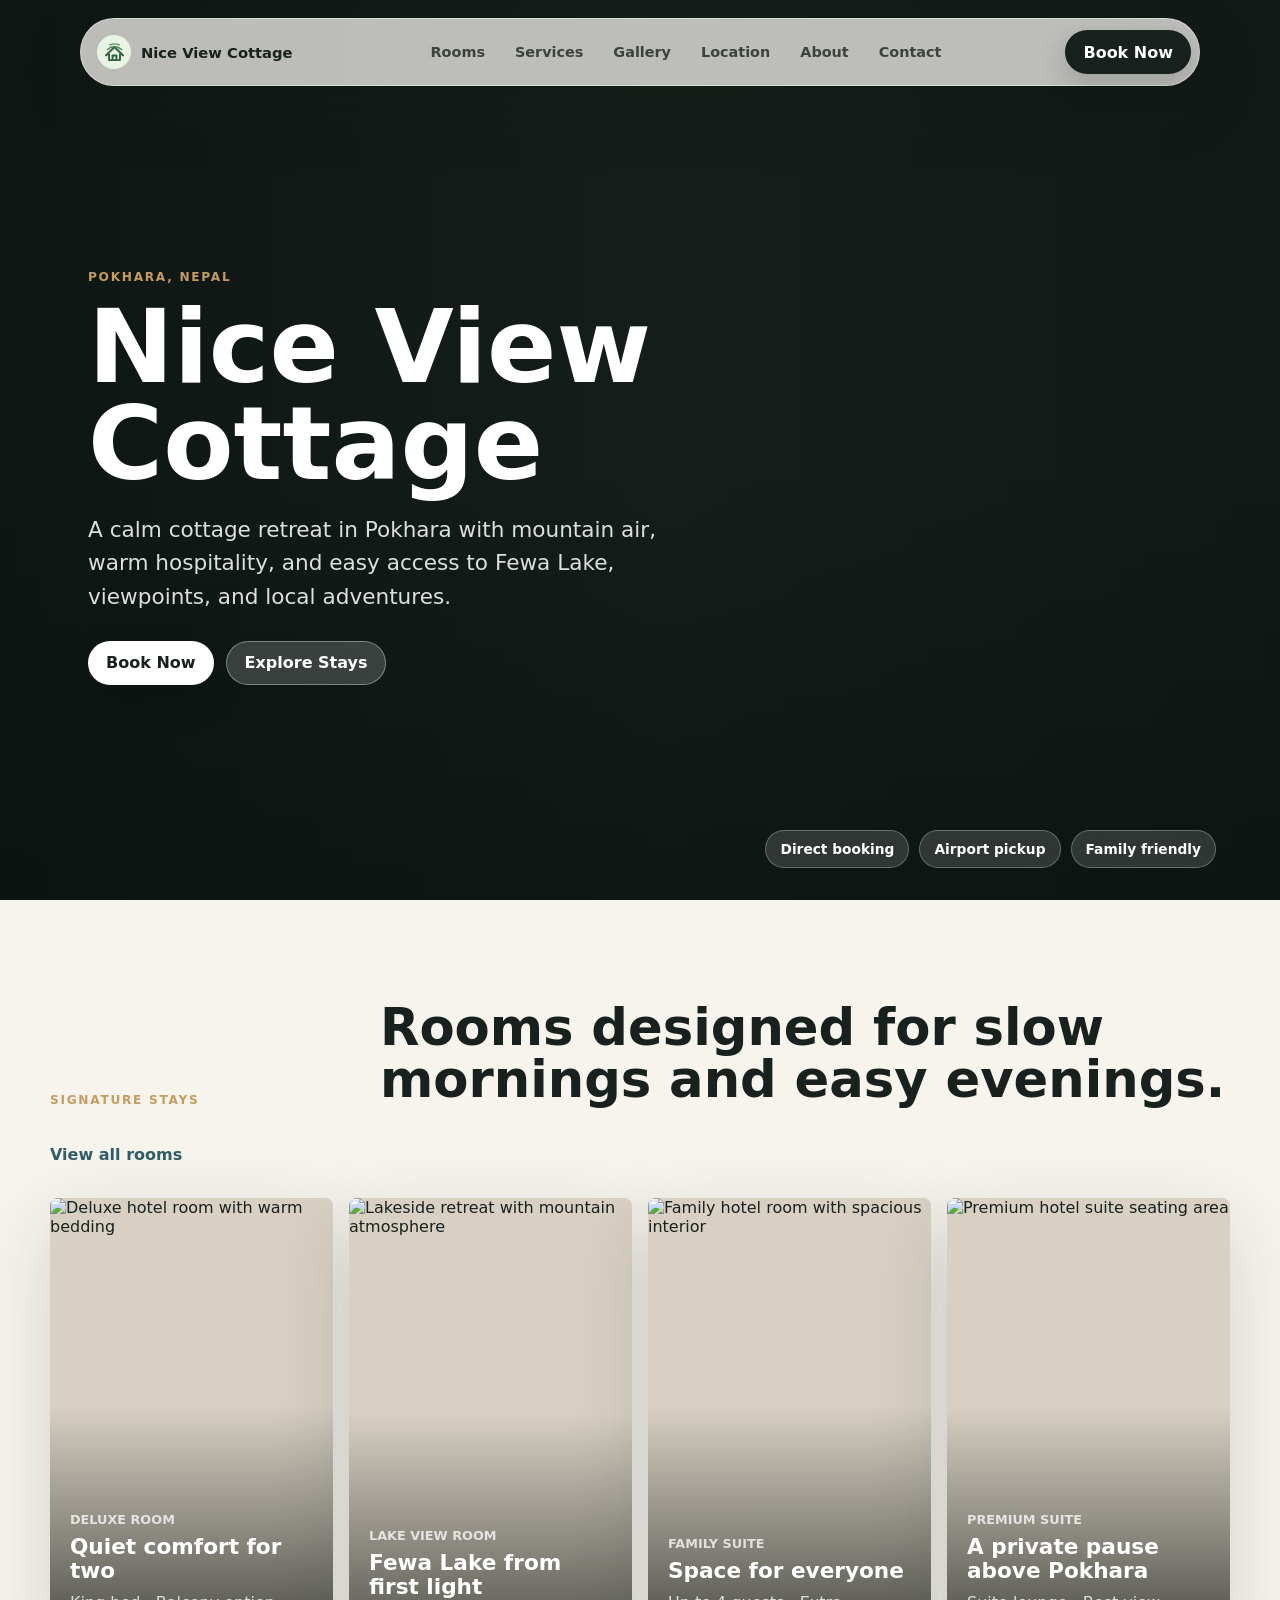
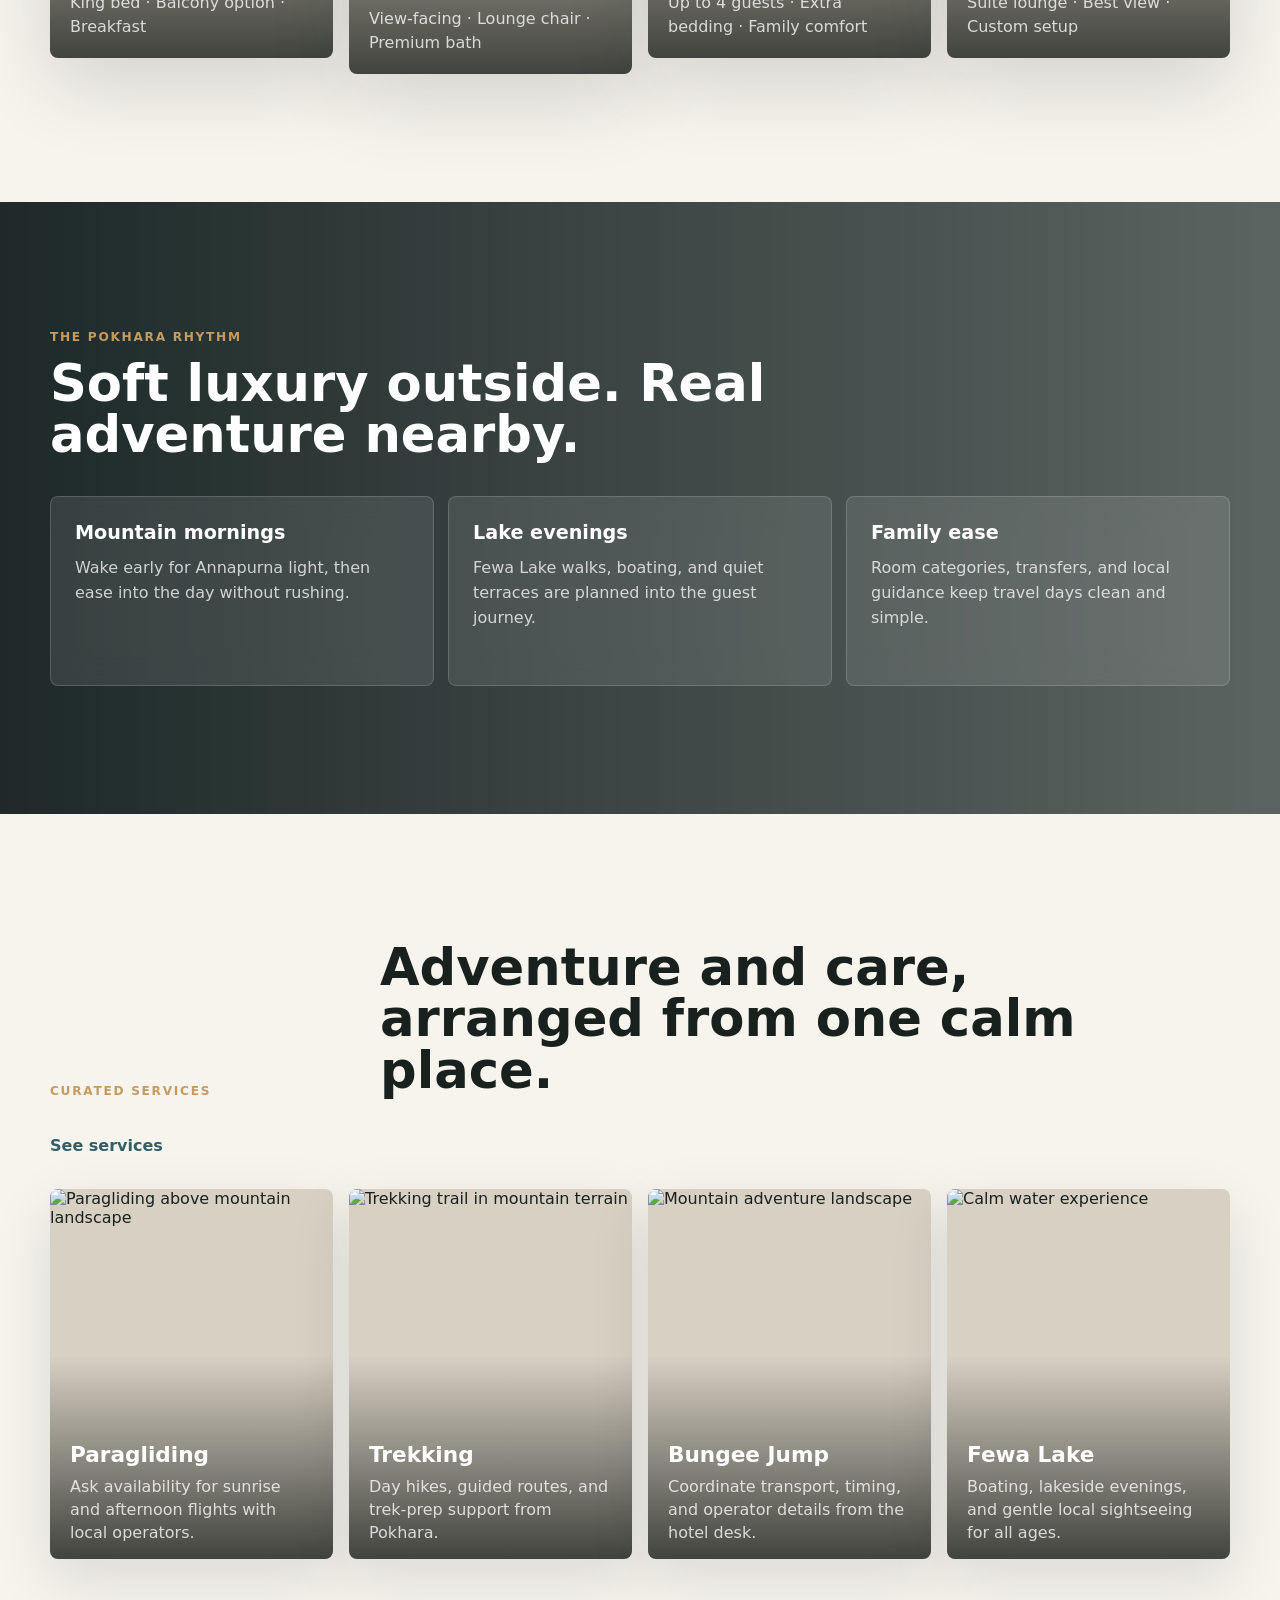
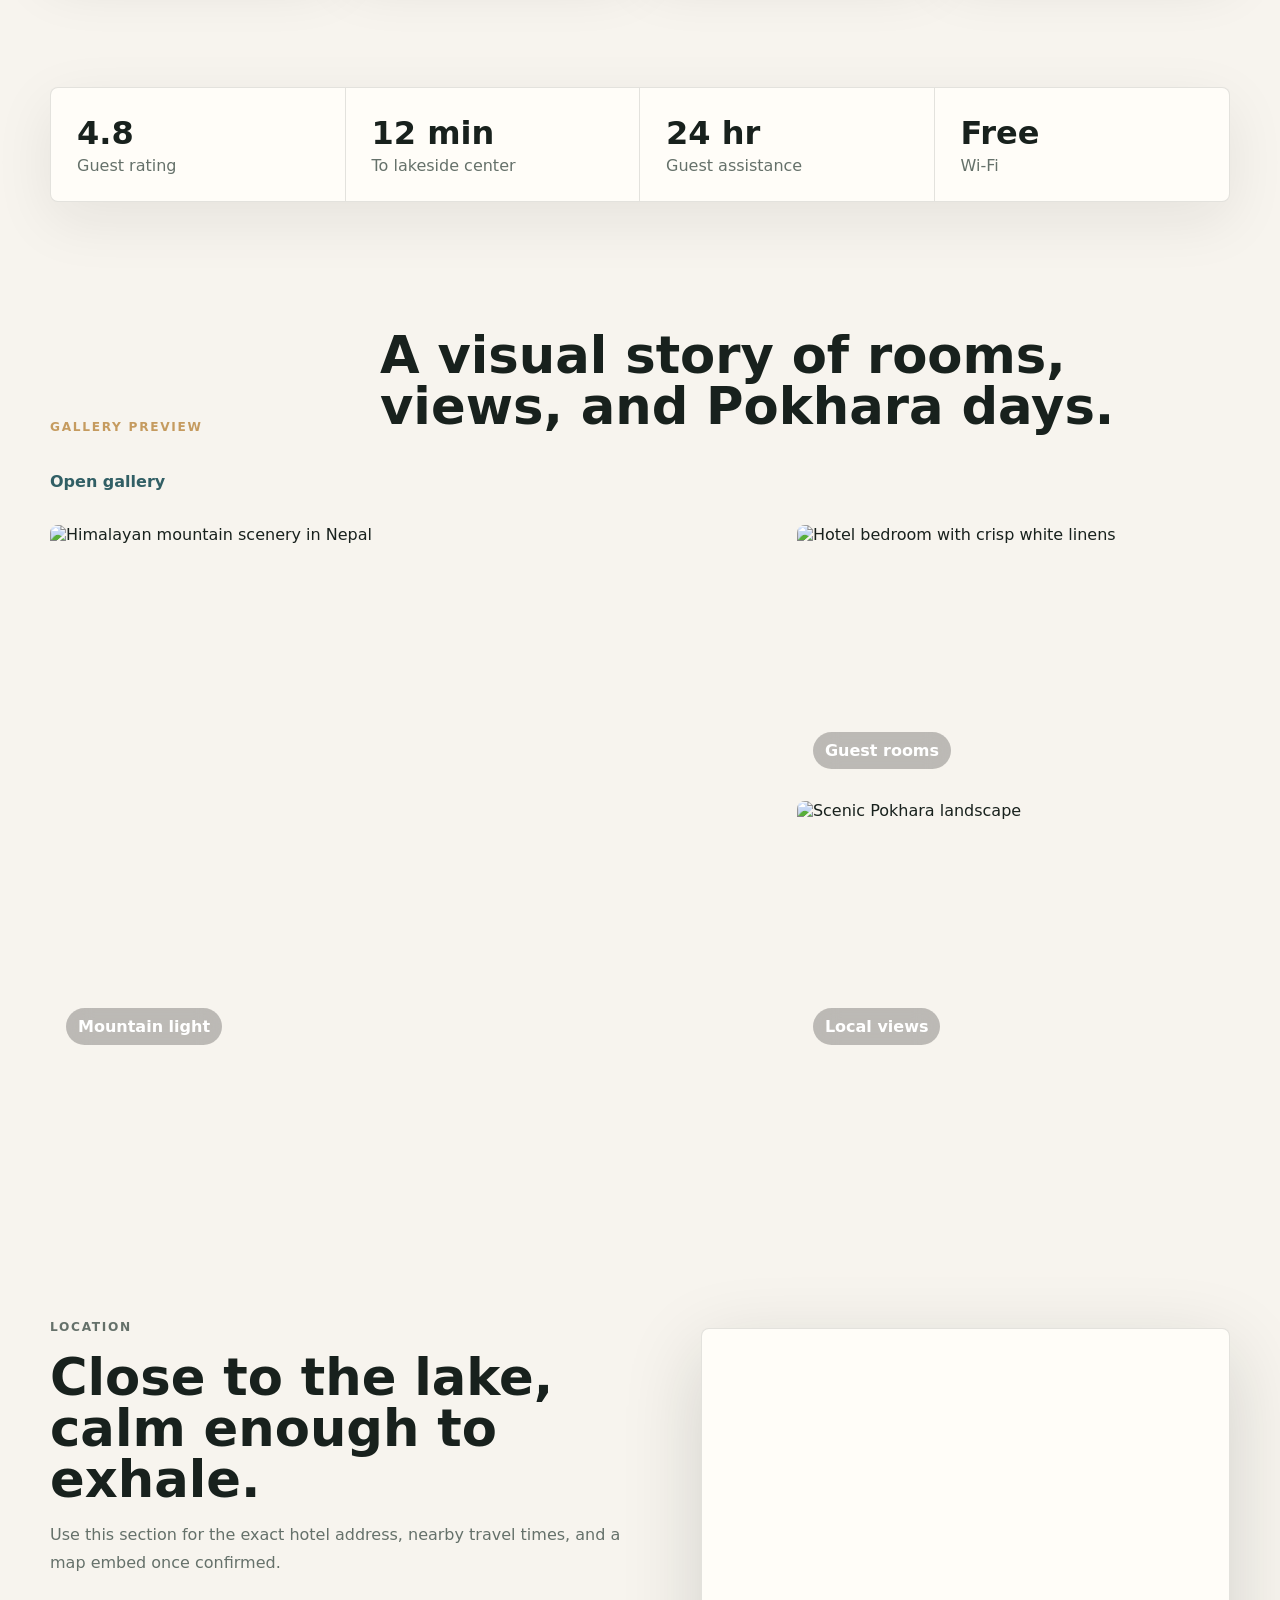
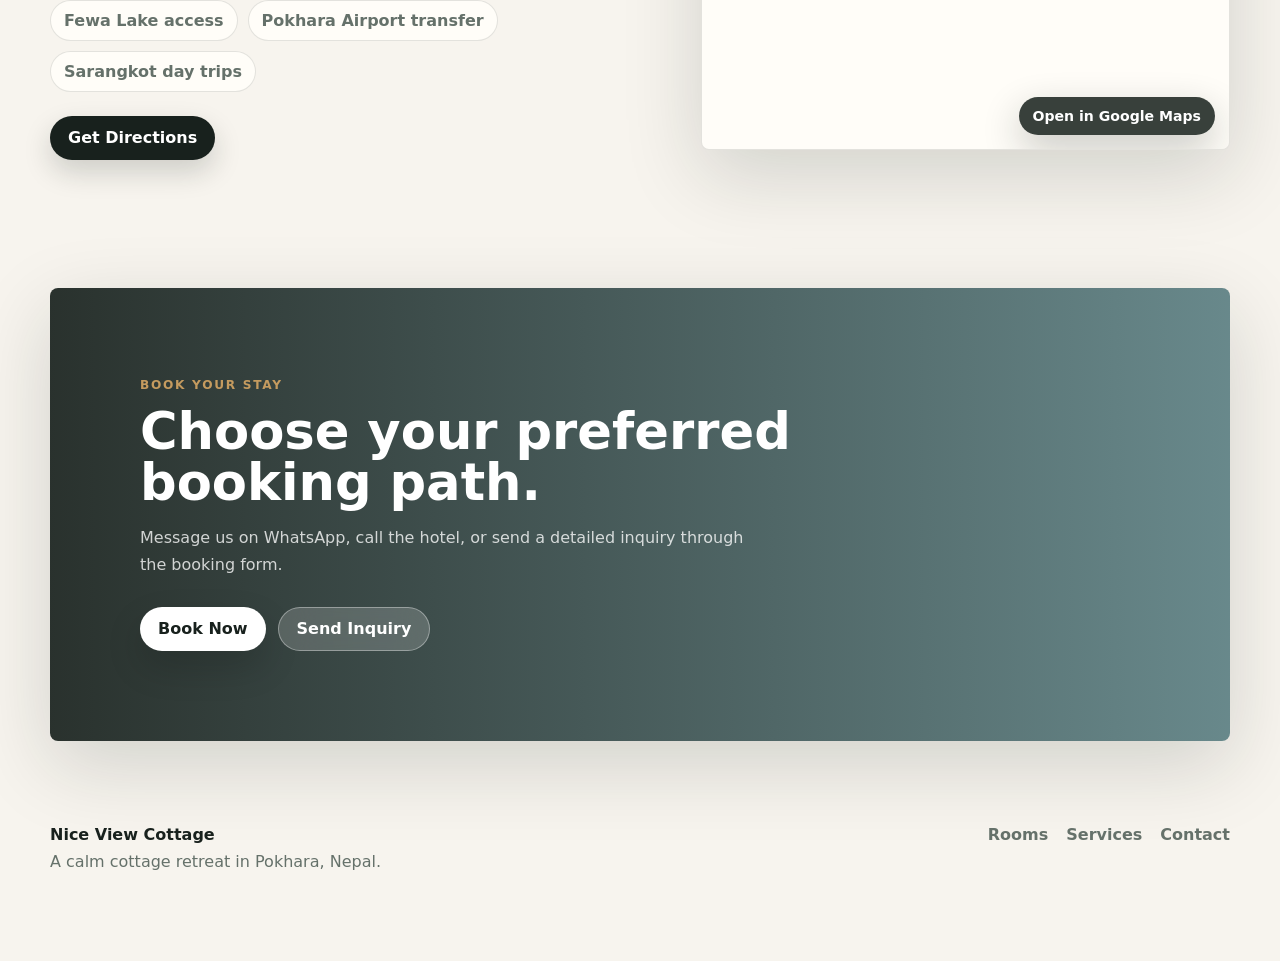
==== index.html @ 33eb79b8 "Build Nice View Cottage website" ====
<!doctype html>
<html lang="en">
  <head>
    <meta charset="utf-8">
    <meta name="viewport" content="width=device-width, initial-scale=1">
    <title>Nice View Cottage | Luxury Hotel in Pokhara</title>
    <meta name="description" content="A premium Pokhara hotel concept with cinematic rooms, mountain views, curated adventures, and easy booking links.">
    <link rel="icon" href="assets/nice-view-cottage-icon.svg?v=2" type="image/svg+xml">
    <link rel="stylesheet" href="styles.css">
  </head>
  <body>
    <header class="site-header" data-header>
      <a class="brand" href="index.html" aria-label="Nice View Cottage home">
        <span class="brand-mark" data-brand-initial>N</span>
        <span data-brand-name>Nice View Cottage</span>
      </a>
      <button class="menu-toggle" type="button" aria-label="Open navigation" aria-expanded="false" data-menu-toggle>
        <span></span><span></span>
      </button>
      <nav class="nav-links" data-nav>
        <a href="rooms.html">Rooms</a>
        <a href="services.html">Services</a>
        <a href="gallery.html">Gallery</a>
        <a href="location.html">Location</a>
        <a href="about.html">About</a>
        <a href="contact.html">Contact</a>
      </nav>
      <div class="booking-menu" data-booking>
        <button class="button button-dark" type="button" aria-expanded="false" data-booking-toggle>Book Now</button>
        <div class="booking-panel" data-booking-panel></div>
      </div>
    </header>

    <main>
      <section class="hero hero-home">
        <div class="hero-media" role="img" aria-label="Premium lakeside hotel mood with mountain scenery"></div>
        <div class="hero-overlay"></div>
        <div class="hero-content">
          <p class="eyebrow">Pokhara, Nepal</p>
          <h1 data-hero-title>Nice View Cottage</h1>
          <p class="hero-copy" data-hero-copy>A calm cottage retreat in Pokhara with mountain air, warm hospitality, and easy access to Fewa Lake, viewpoints, and local adventures.</p>
          <div class="hero-actions">
            <button class="button button-light" type="button" data-booking-trigger>Book Now</button>
            <a class="button button-glass" href="rooms.html">Explore Stays</a>
          </div>
        </div>
        <div class="hero-status" aria-label="Hotel highlights">
          <span>Direct booking</span>
          <span>Airport pickup</span>
          <span>Family friendly</span>
        </div>
      </section>

      <section class="section section-tight">
        <div class="section-heading">
          <p class="eyebrow">Signature Stays</p>
          <h2>Rooms designed for slow mornings and easy evenings.</h2>
          <a href="rooms.html">View all rooms</a>
        </div>
        <div class="card-grid room-grid">
          <a class="image-card" href="rooms.html" aria-label="View Deluxe Room details">
            <img data-image="deluxeRoom" alt="Deluxe hotel room with warm bedding">
            <div>
              <p>Deluxe Room</p>
              <h3>Quiet comfort for two</h3>
              <span>King bed · Balcony option · Breakfast</span>
            </div>
          </a>
          <a class="image-card tall" href="rooms.html" aria-label="View Lake View Room details">
            <img data-image="lakeViewRoom" alt="Lakeside retreat with mountain atmosphere">
            <div>
              <p>Lake View Room</p>
              <h3>Fewa Lake from first light</h3>
              <span>View-facing · Lounge chair · Premium bath</span>
            </div>
          </a>
          <a class="image-card" href="rooms.html" aria-label="View Family Suite details">
            <img data-image="familySuite" alt="Family hotel room with spacious interior">
            <div>
              <p>Family Suite</p>
              <h3>Space for everyone</h3>
              <span>Up to 4 guests · Extra bedding · Family comfort</span>
            </div>
          </a>
          <a class="image-card" href="rooms.html" aria-label="View Premium Suite details">
            <img data-image="premiumSuite" alt="Premium hotel suite seating area">
            <div>
              <p>Premium Suite</p>
              <h3>A private pause above Pokhara</h3>
              <span>Suite lounge · Best view · Custom setup</span>
            </div>
          </a>
        </div>
      </section>

      <section class="section experience-band">
        <div class="section-heading light">
          <p class="eyebrow">The Pokhara Rhythm</p>
          <h2>Soft luxury outside. Real adventure nearby.</h2>
        </div>
        <div class="feature-row">
          <div>
            <strong>Mountain mornings</strong>
            <span>Wake early for Annapurna light, then ease into the day without rushing.</span>
          </div>
          <div>
            <strong>Lake evenings</strong>
            <span>Fewa Lake walks, boating, and quiet terraces are planned into the guest journey.</span>
          </div>
          <div>
            <strong>Family ease</strong>
            <span>Room categories, transfers, and local guidance keep travel days clean and simple.</span>
          </div>
        </div>
      </section>

      <section class="section">
        <div class="section-heading">
          <p class="eyebrow">Curated Services</p>
          <h2>Adventure and care, arranged from one calm place.</h2>
          <a href="services.html">See services</a>
        </div>
        <div class="service-preview">
          <article>
            <img data-image="paragliding" alt="Paragliding above mountain landscape">
            <h3>Paragliding</h3>
            <p>Ask availability for sunrise and afternoon flights with local operators.</p>
          </article>
          <article>
            <img data-image="trekking" alt="Trekking trail in mountain terrain">
            <h3>Trekking</h3>
            <p>Day hikes, guided routes, and trek-prep support from Pokhara.</p>
          </article>
          <article>
            <img data-image="bungee" alt="Mountain adventure landscape">
            <h3>Bungee Jump</h3>
            <p>Coordinate transport, timing, and operator details from the hotel desk.</p>
          </article>
          <article>
            <img data-image="lakeBoating" alt="Calm water experience">
            <h3>Fewa Lake</h3>
            <p>Boating, lakeside evenings, and gentle local sightseeing for all ages.</p>
          </article>
        </div>
      </section>

      <section class="trust-strip" aria-label="Hotel trust highlights">
        <div><strong>4.8</strong><span>Guest rating</span></div>
        <div><strong>12 min</strong><span>To lakeside center</span></div>
        <div><strong>24 hr</strong><span>Guest assistance</span></div>
        <div><strong>Free</strong><span>Wi-Fi</span></div>
      </section>

      <section class="section">
        <div class="section-heading">
          <p class="eyebrow">Gallery Preview</p>
          <h2>A visual story of rooms, views, and Pokhara days.</h2>
          <a href="gallery.html">Open gallery</a>
        </div>
        <div class="editorial-grid">
          <figure>
            <img data-image="mountainLight" alt="Himalayan mountain scenery in Nepal">
            <figcaption>Mountain light</figcaption>
          </figure>
          <figure>
            <img data-image="guestRooms" alt="Hotel bedroom with crisp white linens">
            <figcaption>Guest rooms</figcaption>
          </figure>
          <figure>
            <img data-image="localViews" alt="Scenic Pokhara landscape">
            <figcaption>Local views</figcaption>
          </figure>
        </div>
      </section>

      <section class="section split-section">
        <div>
          <p class="eyebrow">Location</p>
          <h2>Close to the lake, calm enough to exhale.</h2>
          <p>Use this section for the exact hotel address, nearby travel times, and a map embed once confirmed.</p>
          <div class="quick-list">
            <span>Fewa Lake access</span>
            <span>Pokhara Airport transfer</span>
            <span>Sarangkot day trips</span>
          </div>
          <a class="button button-dark" href="location.html">Get Directions</a>
        </div>
        <div class="map-embed" aria-label="Google map for Nice View Cottage in Pokhara">
          <iframe
            title="Nice View Cottage location map"
            data-map-frame
            src="about:blank"
            allowfullscreen
            loading="lazy"
            referrerpolicy="no-referrer-when-downgrade">
          </iframe>
          <a class="map-open" data-map-open href="https://maps.app.goo.gl/pGLLYLoJ39pbTcuMA" target="_blank" rel="noreferrer">Open in Google Maps</a>
        </div>
      </section>

      <section class="final-cta">
        <p class="eyebrow">Book Your Stay</p>
        <h2>Choose your preferred booking path.</h2>
        <p>Message us on WhatsApp, call the hotel, or send a detailed inquiry through the booking form.</p>
        <div class="hero-actions">
          <button class="button button-light" type="button" data-booking-trigger>Book Now</button>
          <a class="button button-glass" href="contact.html#inquiry">Send Inquiry</a>
        </div>
      </section>
    </main>

    <div class="mobile-actions" aria-label="Quick booking actions">
      <button type="button" data-booking-trigger>Book</button>
      <a data-phone-link href="#">Call</a>
      <a data-whatsapp-link href="#" target="_blank" rel="noreferrer">WhatsApp</a>
    </div>

    <footer class="site-footer">
      <div>
        <strong data-footer-brand>Nice View Cottage</strong>
        <p data-footer-text>A calm cottage retreat in Pokhara, Nepal.</p>
      </div>
      <div>
        <a href="rooms.html">Rooms</a>
        <a href="services.html">Services</a>
        <a href="contact.html">Contact</a>
      </div>
    </footer>
    <script src="constants.js"></script>
    <script src="script.js"></script>
  </body>
</html>
---- styles.css ----
:root {
  --ink: #18211d;
  --muted: #65716a;
  --line: rgba(24, 33, 29, 0.12);
  --paper: #f7f4ee;
  --cream: #fffdf8;
  --sage: #6b7f67;
  --lake: #315f65;
  --gold: #c59b5f;
  --shadow: 0 24px 80px rgba(20, 28, 24, 0.16);
  --radius: 8px;
}

* { box-sizing: border-box; }

html {
  scroll-behavior: smooth;
}

body {
  margin: 0;
  font-family: Inter, ui-sans-serif, system-ui, -apple-system, BlinkMacSystemFont, "Segoe UI", sans-serif;
  color: var(--ink);
  background: var(--paper);
  letter-spacing: 0;
}

img {
  display: block;
  width: 100%;
  height: 100%;
  object-fit: cover;
}

a {
  color: inherit;
  text-decoration: none;
}

button,
input,
textarea {
  font: inherit;
}

:focus-visible {
  outline: 3px solid rgba(197, 155, 95, 0.85);
  outline-offset: 3px;
}

.site-header {
  position: fixed;
  top: 18px;
  left: 50%;
  z-index: 20;
  display: grid;
  grid-template-columns: auto 1fr auto;
  align-items: center;
  width: min(1120px, calc(100% - 32px));
  min-height: 58px;
  padding: 8px;
  transform: translateX(-50%);
  border: 1px solid rgba(255, 255, 255, 0.42);
  border-radius: 999px;
  background: rgba(255, 253, 248, 0.72);
  box-shadow: 0 20px 70px rgba(20, 28, 24, 0.14);
  backdrop-filter: blur(24px);
}

.site-header.inner {
  background: rgba(255, 253, 248, 0.9);
  border-color: rgba(24, 33, 29, 0.08);
}

.brand {
  display: inline-flex;
  align-items: center;
  gap: 10px;
  padding: 8px 14px 8px 8px;
  font-size: 0.92rem;
  font-weight: 760;
  white-space: nowrap;
}

.brand-mark {
  display: grid;
  place-items: center;
  width: 34px;
  height: 34px;
  border-radius: 50%;
  color: #fff;
  background:
    url("assets/nice-view-cottage-icon.svg?v=2") center / 25px 25px no-repeat,
    #e8f4e4;
  color: transparent;
  overflow: hidden;
}

.nav-links {
  display: flex;
  justify-content: center;
  gap: 4px;
}

.nav-links a {
  padding: 11px 13px;
  border-radius: 999px;
  color: rgba(24, 33, 29, 0.78);
  font-size: 0.9rem;
  font-weight: 640;
  transition: transform 180ms ease, background 180ms ease, color 180ms ease, box-shadow 180ms ease;
}

.nav-links a:hover,
.nav-links a[aria-current="page"] {
  background: rgba(24, 33, 29, 0.07);
  box-shadow: inset 0 0 0 1px rgba(24, 33, 29, 0.06);
  color: var(--ink);
  transform: translateY(-1px);
}

.button {
  display: inline-flex;
  align-items: center;
  justify-content: center;
  min-height: 44px;
  padding: 0 18px;
  border: 0;
  border-radius: 999px;
  cursor: pointer;
  font-weight: 750;
  transition: transform 180ms ease, box-shadow 180ms ease, background 180ms ease;
}

.button:hover {
  transform: translateY(-1px);
}

.button-dark {
  color: #fff;
  background: var(--ink);
  box-shadow: 0 12px 28px rgba(24, 33, 29, 0.18);
}

.button-light {
  color: var(--ink);
  background: #fff;
  box-shadow: 0 16px 36px rgba(0, 0, 0, 0.16);
}

.button-glass {
  color: #fff;
  background: rgba(255, 255, 255, 0.18);
  border: 1px solid rgba(255, 255, 255, 0.36);
  backdrop-filter: blur(18px);
}

.booking-menu {
  position: relative;
}

.booking-panel {
  position: absolute;
  top: calc(100% + 12px);
  right: 0;
  display: grid;
  width: 245px;
  padding: 8px;
  border: 1px solid rgba(24, 33, 29, 0.1);
  border-radius: var(--radius);
  background: rgba(255, 253, 248, 0.96);
  box-shadow: var(--shadow);
  opacity: 0;
  pointer-events: none;
  transform: translateY(-8px);
  visibility: hidden;
  transition: opacity 160ms ease, transform 160ms ease;
}

.booking-menu.is-open .booking-panel {
  opacity: 1;
  pointer-events: auto;
  transform: translateY(0);
  visibility: visible;
}

.booking-panel a {
  display: grid;
  grid-template-columns: 34px 1fr auto;
  align-items: center;
  gap: 12px;
  padding: 12px;
  border-radius: 6px;
  font-weight: 720;
}

.booking-panel a:hover {
  background: rgba(49, 95, 101, 0.1);
}

.booking-panel span {
  color: var(--muted);
  font-size: 0.76rem;
  font-weight: 650;
}

.booking-panel strong {
  font-size: 0.93rem;
}

.booking-icon {
  display: grid;
  place-items: center;
  width: 34px;
  height: 34px;
  border-radius: 50%;
  color: var(--lake);
  background: rgba(49, 95, 101, 0.1);
}

.booking-icon svg {
  width: 19px;
  height: 19px;
  fill: currentColor;
}

.booking-icon-whatsapp {
  color: #1f7a4d;
  background: rgba(31, 122, 77, 0.1);
}

.booking-icon-phone {
  color: var(--lake);
}

.booking-icon-form {
  color: var(--gold);
  background: rgba(197, 155, 95, 0.13);
}

.menu-toggle {
  display: none;
}

.hero {
  position: relative;
  min-height: 100svh;
  overflow: hidden;
  color: #fff;
  background: #18211d;
}

.hero-media,
.hero-overlay {
  position: absolute;
  inset: 0;
}

.hero-home .hero-media {
  background-image: var(--hero-image);
  background-position: center;
  background-size: cover;
  transform: scale(1.02);
}

.hero-overlay {
  background:
    linear-gradient(90deg, rgba(10, 18, 15, 0.72), rgba(10, 18, 15, 0.22) 52%, rgba(10, 18, 15, 0.5)),
    linear-gradient(0deg, rgba(10, 18, 15, 0.6), transparent 48%);
}

.hero-content {
  position: relative;
  z-index: 1;
  width: min(760px, calc(100% - 40px));
  padding: 30svh 0 0 clamp(20px, 7vw, 88px);
}

.eyebrow {
  margin: 0 0 14px;
  color: var(--gold);
  font-size: 0.76rem;
  font-weight: 820;
  letter-spacing: 0.14em;
  text-transform: uppercase;
}

h1,
h2,
h3,
p {
  margin-top: 0;
}

h1 {
  max-width: 11ch;
  margin-bottom: 20px;
  font-size: clamp(3.4rem, 8vw, 7.5rem);
  line-height: 0.95;
  letter-spacing: 0;
}

h2 {
  margin-bottom: 16px;
  font-size: clamp(2rem, 4vw, 4.5rem);
  line-height: 1;
  letter-spacing: 0;
}

h3 {
  margin-bottom: 8px;
  font-size: 1.35rem;
  line-height: 1.12;
}

.hero-copy {
  max-width: 620px;
  color: rgba(255, 255, 255, 0.86);
  font-size: clamp(1.08rem, 2vw, 1.35rem);
  line-height: 1.55;
}

.hero-actions {
  display: flex;
  flex-wrap: wrap;
  gap: 12px;
  margin-top: 28px;
}

.hero-status {
  position: absolute;
  right: clamp(20px, 5vw, 70px);
  bottom: 32px;
  z-index: 2;
  display: flex;
  gap: 10px;
  flex-wrap: wrap;
}

.hero-status span {
  padding: 10px 14px;
  border: 1px solid rgba(255, 255, 255, 0.28);
  border-radius: 999px;
  background: rgba(255, 255, 255, 0.14);
  backdrop-filter: blur(16px);
  font-size: 0.86rem;
  font-weight: 680;
}

.section {
  width: min(1180px, calc(100% - 40px));
  margin: 0 auto;
  padding: clamp(72px, 10vw, 130px) 0;
}

.section-tight {
  padding-top: clamp(70px, 8vw, 105px);
}

.section-heading {
  display: grid;
  grid-template-columns: 1fr auto;
  align-items: end;
  gap: 24px;
  margin-bottom: 34px;
}

.section-heading h2 {
  max-width: 850px;
}

.section-heading > a {
  color: var(--lake);
  font-weight: 780;
}

.section-heading.light {
  display: block;
  color: #fff;
}

.section-heading.light h2 {
  max-width: 760px;
}

.card-grid {
  display: grid;
  grid-template-columns: repeat(4, 1fr);
  gap: 16px;
}

.image-card {
  position: relative;
  display: block;
  min-height: 460px;
  overflow: hidden;
  border-radius: var(--radius);
  box-shadow: var(--shadow);
  background: #d8d0c3;
  isolation: isolate;
  transform: translateY(0) scale(1);
  transition: transform 220ms ease, box-shadow 220ms ease;
}

.image-card.tall {
  grid-row: span 2;
}

.image-card img {
  transform: scale(1);
  transition: transform 500ms ease, filter 220ms ease;
}

.image-card:hover,
.image-card:focus-visible {
  box-shadow: 0 32px 90px rgba(20, 28, 24, 0.24);
  transform: translateY(-8px) scale(1.01);
}

.image-card:hover img,
.image-card:focus-visible img {
  filter: saturate(1.08) contrast(1.04);
  transform: scale(1.065);
}

.image-card:hover h3,
.image-card:focus-visible h3 {
  text-decoration: underline;
  text-decoration-thickness: 2px;
  text-underline-offset: 5px;
}

.image-card::after,
.service-preview article::after,
.gallery-page figure::after {
  position: absolute;
  inset: 0;
  content: "";
  background: linear-gradient(0deg, rgba(12, 18, 15, 0.74), transparent 55%);
}

.image-card div {
  position: absolute;
  right: 20px;
  bottom: 20px;
  left: 20px;
  z-index: 1;
  color: #fff;
}

.image-card p {
  margin-bottom: 8px;
  color: rgba(255, 255, 255, 0.75);
  font-size: 0.8rem;
  font-weight: 800;
  text-transform: uppercase;
}

.image-card span,
.service-preview p,
.room-detail span,
.service-grid span {
  color: rgba(255, 255, 255, 0.78);
  line-height: 1.45;
}

.experience-band {
  width: 100%;
  max-width: none;
  padding-right: max(20px, calc((100vw - 1180px) / 2));
  padding-left: max(20px, calc((100vw - 1180px) / 2));
  color: #fff;
  background:
    linear-gradient(90deg, rgba(18, 31, 30, 0.95), rgba(18, 31, 30, 0.68)),
    var(--experience-image) center/cover;
}

.feature-row {
  display: grid;
  grid-template-columns: repeat(3, 1fr);
  gap: 14px;
  margin-top: 36px;
}

.feature-row div {
  min-height: 190px;
  padding: 24px;
  border: 1px solid rgba(255, 255, 255, 0.16);
  border-radius: var(--radius);
  background: rgba(255, 255, 255, 0.1);
  backdrop-filter: blur(14px);
}

.feature-row strong {
  display: block;
  margin-bottom: 12px;
  font-size: 1.2rem;
}

.feature-row span {
  color: rgba(255, 255, 255, 0.76);
  line-height: 1.55;
}

.service-preview,
.service-grid {
  display: grid;
  grid-template-columns: repeat(4, 1fr);
  gap: 16px;
}

.service-preview article,
.service-grid article,
.gallery-page figure {
  position: relative;
  overflow: hidden;
  min-height: 370px;
  border-radius: var(--radius);
  background: #d8d0c3;
  box-shadow: 0 20px 60px rgba(20, 28, 24, 0.12);
}

.service-preview article h3,
.service-preview article p {
  position: relative;
  z-index: 1;
}

.service-preview article h3 {
  margin: -116px 20px 8px;
  color: #fff;
}

.service-preview article p {
  margin: 0 20px 20px;
}

.trust-strip {
  display: grid;
  grid-template-columns: repeat(4, 1fr);
  width: min(1180px, calc(100% - 40px));
  margin: 0 auto;
  overflow: hidden;
  border: 1px solid var(--line);
  border-radius: var(--radius);
  background: var(--cream);
  box-shadow: 0 18px 60px rgba(20, 28, 24, 0.08);
}

.trust-strip div {
  padding: 26px;
  border-right: 1px solid var(--line);
}

.trust-strip div:last-child {
  border-right: 0;
}

.trust-strip strong {
  display: block;
  margin-bottom: 4px;
  font-size: 2rem;
}

.trust-strip span {
  color: var(--muted);
}

.editorial-grid {
  display: grid;
  grid-template-columns: 1.35fr 0.8fr;
  grid-template-rows: 260px 260px;
  gap: 16px;
}

.editorial-grid figure,
.gallery-page figure {
  position: relative;
  margin: 0;
  overflow: hidden;
  border-radius: var(--radius);
}

.editorial-grid figure:first-child {
  grid-row: 1 / span 2;
}

figcaption {
  position: absolute;
  bottom: 16px;
  left: 16px;
  z-index: 1;
  padding: 9px 12px;
  border-radius: 999px;
  color: #fff;
  background: rgba(0, 0, 0, 0.24);
  backdrop-filter: blur(12px);
  font-weight: 750;
}

.split-section {
  display: grid;
  grid-template-columns: minmax(0, 1fr) minmax(320px, 0.92fr);
  align-items: center;
  gap: clamp(28px, 6vw, 80px);
}

.split-section p {
  color: var(--muted);
  line-height: 1.7;
}

.quick-list {
  display: flex;
  flex-wrap: wrap;
  gap: 10px;
  margin: 24px 0;
}

.quick-list span {
  padding: 10px 13px;
  border: 1px solid var(--line);
  border-radius: 999px;
  background: var(--cream);
  color: var(--muted);
  font-weight: 680;
}

.quick-list.stacked {
  display: grid;
}

.map-card {
  display: grid;
  place-content: center;
  min-height: 420px;
  border: 1px solid rgba(255, 255, 255, 0.45);
  border-radius: var(--radius);
  color: #fff;
  text-align: center;
  background:
    linear-gradient(135deg, rgba(49, 95, 101, 0.9), rgba(107, 127, 103, 0.84)),
    radial-gradient(circle at 30% 30%, rgba(255,255,255,0.22), transparent 26%);
  box-shadow: var(--shadow);
}

.map-embed {
  position: relative;
  min-height: 420px;
  overflow: hidden;
  border: 1px solid rgba(24, 33, 29, 0.12);
  border-radius: var(--radius);
  background: var(--cream);
  box-shadow: var(--shadow);
}

.map-embed iframe {
  display: block;
  width: 100%;
  height: 100%;
  min-height: inherit;
  border: 0;
  filter: saturate(0.92) contrast(0.98);
}

.map-open {
  position: absolute;
  right: 14px;
  bottom: 14px;
  padding: 11px 14px;
  border-radius: 999px;
  color: #fff;
  background: rgba(24, 33, 29, 0.86);
  box-shadow: 0 14px 38px rgba(20, 28, 24, 0.24);
  font-size: 0.88rem;
  font-weight: 800;
  backdrop-filter: blur(12px);
}

.map-card.large {
  min-height: 560px;
}

.map-embed.large {
  min-height: 560px;
}

.map-card span {
  color: rgba(255, 255, 255, 0.72);
  font-weight: 800;
  text-transform: uppercase;
}

.map-card strong {
  font-size: clamp(2rem, 4vw, 4.2rem);
  line-height: 1;
}

.final-cta {
  width: min(1180px, calc(100% - 40px));
  margin: 0 auto 40px;
  padding: clamp(50px, 8vw, 90px);
  border-radius: var(--radius);
  color: #fff;
  background:
    linear-gradient(90deg, rgba(24, 33, 29, 0.92), rgba(49, 95, 101, 0.72)),
    var(--final-cta-image) center/cover;
  box-shadow: var(--shadow);
}

.final-cta h2 {
  max-width: 760px;
}

.final-cta p:not(.eyebrow) {
  max-width: 620px;
  color: rgba(255, 255, 255, 0.78);
  line-height: 1.7;
}

.site-footer {
  display: flex;
  justify-content: space-between;
  gap: 24px;
  width: min(1180px, calc(100% - 40px));
  margin: 0 auto;
  padding: 44px 0 90px;
  color: var(--muted);
}

.site-footer strong {
  color: var(--ink);
}

.site-footer p {
  margin: 8px 0 0;
}

.site-footer div:last-child {
  display: flex;
  gap: 18px;
  font-weight: 720;
}

.page {
  padding-top: 120px;
}

.page-hero {
  width: min(1060px, calc(100% - 40px));
  margin: 0 auto;
  padding: clamp(70px, 10vw, 120px) 0 30px;
}

.page-hero h1 {
  max-width: 850px;
  color: var(--ink);
  font-size: clamp(3rem, 7vw, 6.5rem);
}

.page-hero p:not(.eyebrow) {
  max-width: 680px;
  color: var(--muted);
  font-size: 1.18rem;
  line-height: 1.7;
}

.room-list {
  display: grid;
  gap: 20px;
}

.room-detail {
  display: grid;
  grid-template-columns: 0.95fr 1fr;
  min-height: 430px;
  overflow: hidden;
  border-radius: var(--radius);
  background: var(--cream);
  box-shadow: 0 18px 60px rgba(20, 28, 24, 0.1);
}

.room-detail div {
  display: flex;
  flex-direction: column;
  align-items: flex-start;
  justify-content: center;
  padding: clamp(28px, 5vw, 62px);
}

.room-detail p:not(.eyebrow) {
  color: var(--muted);
  line-height: 1.7;
}

.room-detail span {
  margin-bottom: 24px;
  color: var(--muted);
}

.service-grid {
  grid-template-columns: repeat(3, 1fr);
}

.service-grid article {
  display: grid;
  grid-template-rows: 230px 1fr;
  min-height: auto;
  background: var(--cream);
}

.service-grid div {
  padding: 22px;
}

.service-grid p {
  margin-bottom: 10px;
  color: var(--gold);
  font-size: 0.78rem;
  font-weight: 820;
  text-transform: uppercase;
}

.service-grid h2 {
  margin-bottom: 10px;
  font-size: 1.6rem;
}

.service-grid span {
  display: block;
  margin-bottom: 18px;
  color: var(--muted);
}

.service-grid a,
.contact-card a {
  color: var(--lake);
  font-weight: 790;
}

.gallery-page {
  display: grid;
  grid-template-columns: repeat(3, 1fr);
  gap: 16px;
}

.gallery-page figure {
  min-height: 360px;
}

.rounded-image {
  min-height: 520px;
  border-radius: var(--radius);
  box-shadow: var(--shadow);
}

.contact-layout {
  display: grid;
  grid-template-columns: 1.2fr 0.8fr;
  gap: 24px;
  align-items: start;
}

.contact-form,
.contact-card {
  padding: clamp(24px, 5vw, 44px);
  border: 1px solid var(--line);
  border-radius: var(--radius);
  background: var(--cream);
  box-shadow: 0 18px 60px rgba(20, 28, 24, 0.08);
}

.contact-form {
  display: grid;
  gap: 18px;
}

.contact-form label {
  display: grid;
  gap: 8px;
  color: var(--muted);
  font-weight: 720;
}

.contact-form input,
.contact-form textarea {
  width: 100%;
  border: 1px solid var(--line);
  border-radius: 6px;
  padding: 14px 15px;
  color: var(--ink);
  background: #fff;
}

.contact-card {
  display: grid;
  gap: 16px;
}

.contact-card a {
  display: inline-flex;
  align-items: center;
  gap: 10px;
}

.contact-card h2 {
  margin-bottom: 4px;
  font-size: 2rem;
}

.contact-card span {
  color: var(--muted);
}

.mobile-actions {
  display: none;
}

@media (max-width: 980px) {
  .site-header {
    grid-template-columns: auto auto auto;
  }

  .menu-toggle {
    display: inline-grid;
    place-items: center;
    gap: 4px;
    width: 44px;
    height: 44px;
    margin-left: auto;
    border: 0;
    border-radius: 50%;
    background: rgba(24, 33, 29, 0.08);
  }

  .menu-toggle span {
    width: 17px;
    height: 2px;
    background: var(--ink);
  }

  .nav-links {
    position: absolute;
    top: calc(100% + 10px);
    right: 0;
    left: 0;
    display: none;
    grid-template-columns: repeat(2, 1fr);
    padding: 12px;
    border: 1px solid rgba(24, 33, 29, 0.1);
    border-radius: var(--radius);
    background: rgba(255, 253, 248, 0.96);
    box-shadow: var(--shadow);
  }

  .nav-links.is-open {
    display: grid;
  }

  .nav-links a {
    border-radius: 6px;
  }

  .booking-menu {
    justify-self: end;
  }

  .card-grid,
  .service-preview,
  .feature-row,
  .trust-strip,
  .service-grid,
  .gallery-page {
    grid-template-columns: repeat(2, 1fr);
  }

  .split-section,
  .contact-layout,
  .room-detail {
    grid-template-columns: 1fr;
  }

  .room-detail img {
    min-height: 320px;
  }
}

@media (max-width: 680px) {
  .site-header {
    top: 10px;
    width: calc(100% - 20px);
    min-height: 56px;
    padding: 6px;
  }

  .brand span:last-child {
    max-width: 128px;
    overflow: hidden;
    text-overflow: ellipsis;
  }

  .site-header .booking-menu {
    display: none;
  }

  .hero-content {
    width: calc(100% - 32px);
    padding: 24svh 0 0 16px;
  }

  h1,
  .page-hero h1 {
    font-size: clamp(3rem, 15vw, 4.4rem);
  }

  h2 {
    font-size: clamp(2rem, 11vw, 3.1rem);
  }

  .hero-status {
    right: 16px;
    bottom: 84px;
    left: 16px;
  }

  .section,
  .page-hero,
  .trust-strip,
  .final-cta,
  .site-footer {
    width: calc(100% - 28px);
  }

  .section-heading {
    display: block;
  }

  .section-heading > a {
    display: inline-block;
    margin-top: 8px;
  }

  .card-grid,
  .service-preview,
  .feature-row,
  .trust-strip,
  .service-grid,
  .gallery-page,
  .editorial-grid {
    grid-template-columns: 1fr;
  }

  .editorial-grid {
    grid-template-rows: none;
  }

  .editorial-grid figure,
  .gallery-page figure,
  .image-card,
  .service-preview article {
    min-height: 360px;
  }

  .trust-strip div {
    border-right: 0;
    border-bottom: 1px solid var(--line);
  }

  .trust-strip div:last-child {
    border-bottom: 0;
  }

  .map-card,
  .map-card.large,
  .rounded-image {
    min-height: 360px;
  }

  .site-footer {
    display: grid;
    padding-bottom: 112px;
  }

  .site-footer div:last-child {
    flex-wrap: wrap;
  }

  .mobile-actions {
    position: fixed;
    right: 12px;
    bottom: 12px;
    left: 12px;
    z-index: 30;
    display: grid;
    grid-template-columns: repeat(3, 1fr);
    gap: 6px;
    padding: 7px;
    border: 1px solid rgba(255, 255, 255, 0.5);
    border-radius: 999px;
    background: rgba(255, 253, 248, 0.9);
    box-shadow: 0 16px 48px rgba(20, 28, 24, 0.2);
    backdrop-filter: blur(18px);
  }

  .mobile-actions a,
  .mobile-actions button {
    display: grid;
    place-items: center;
    min-height: 42px;
    border: 0;
    border-radius: 999px;
    color: var(--ink);
    background: transparent;
    font-size: 0.9rem;
    font-weight: 800;
  }

  .mobile-actions button {
    color: #fff;
    background: var(--ink);
  }
}
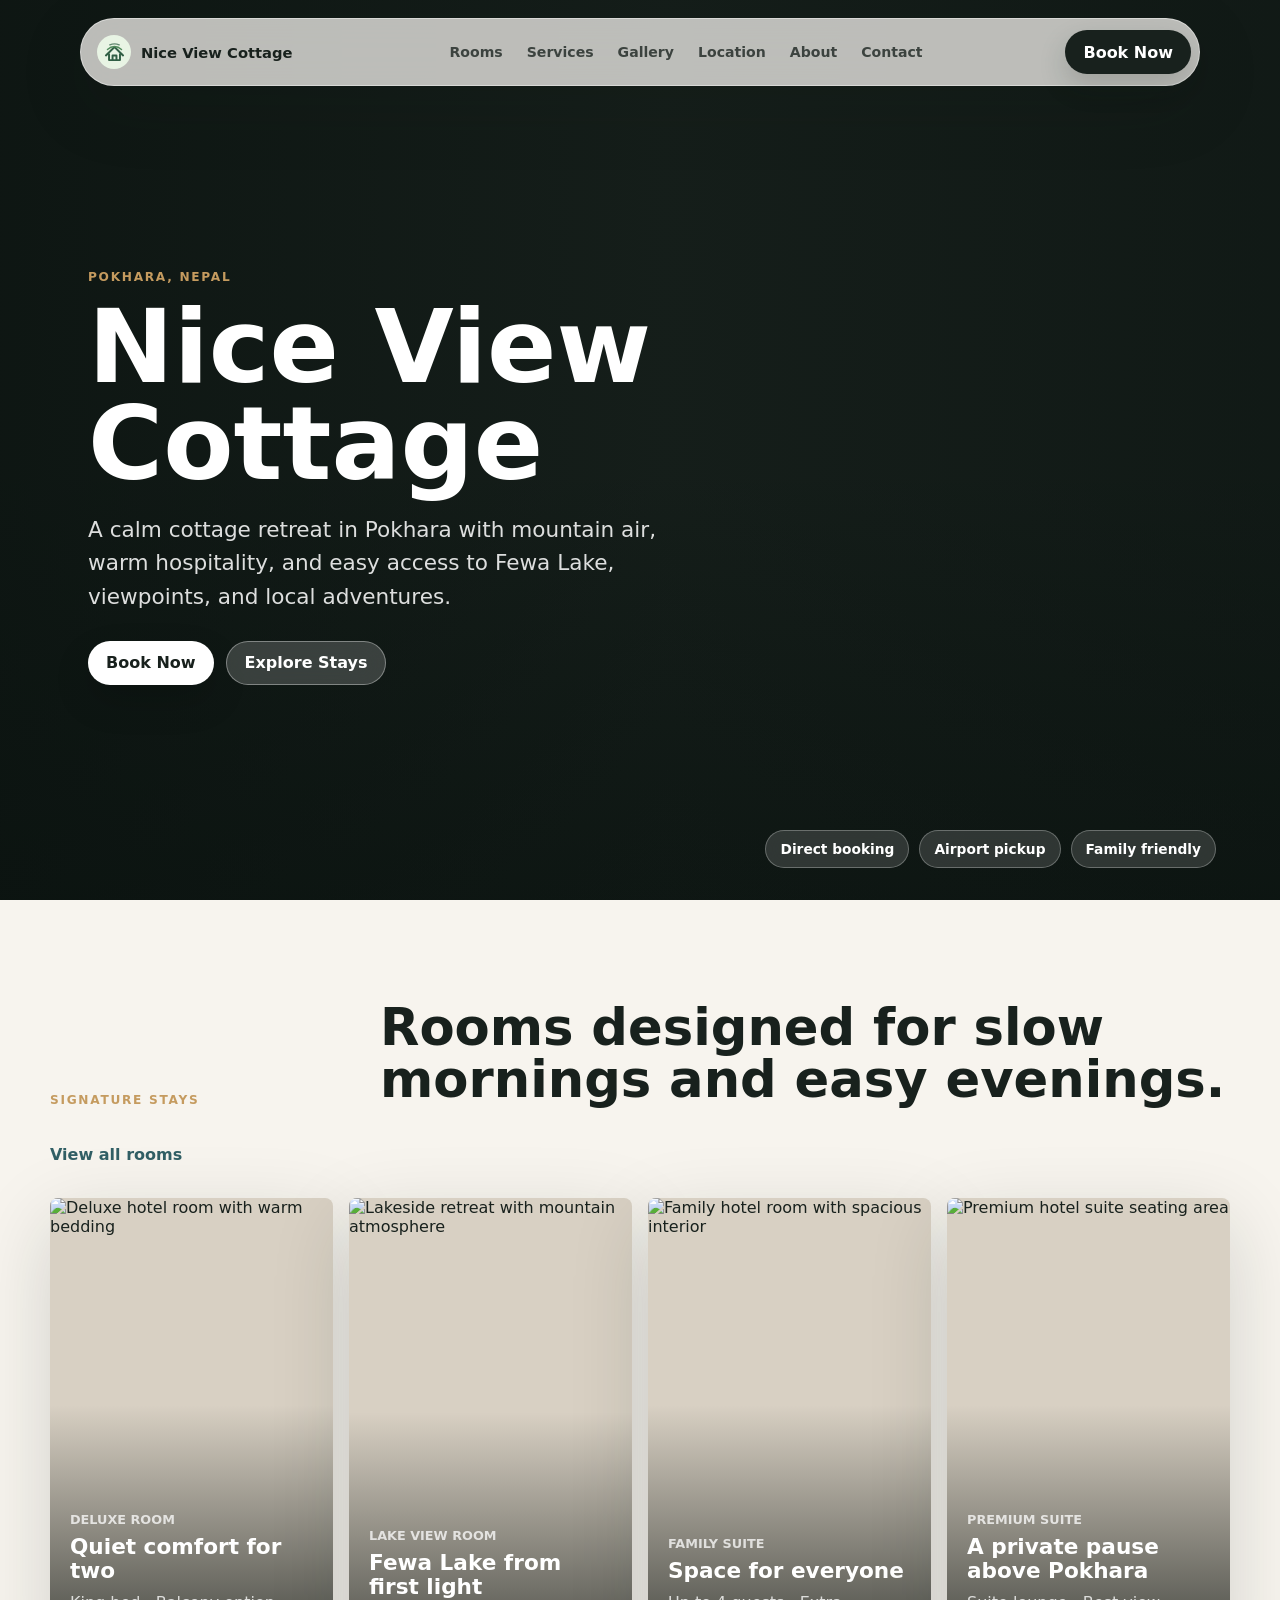
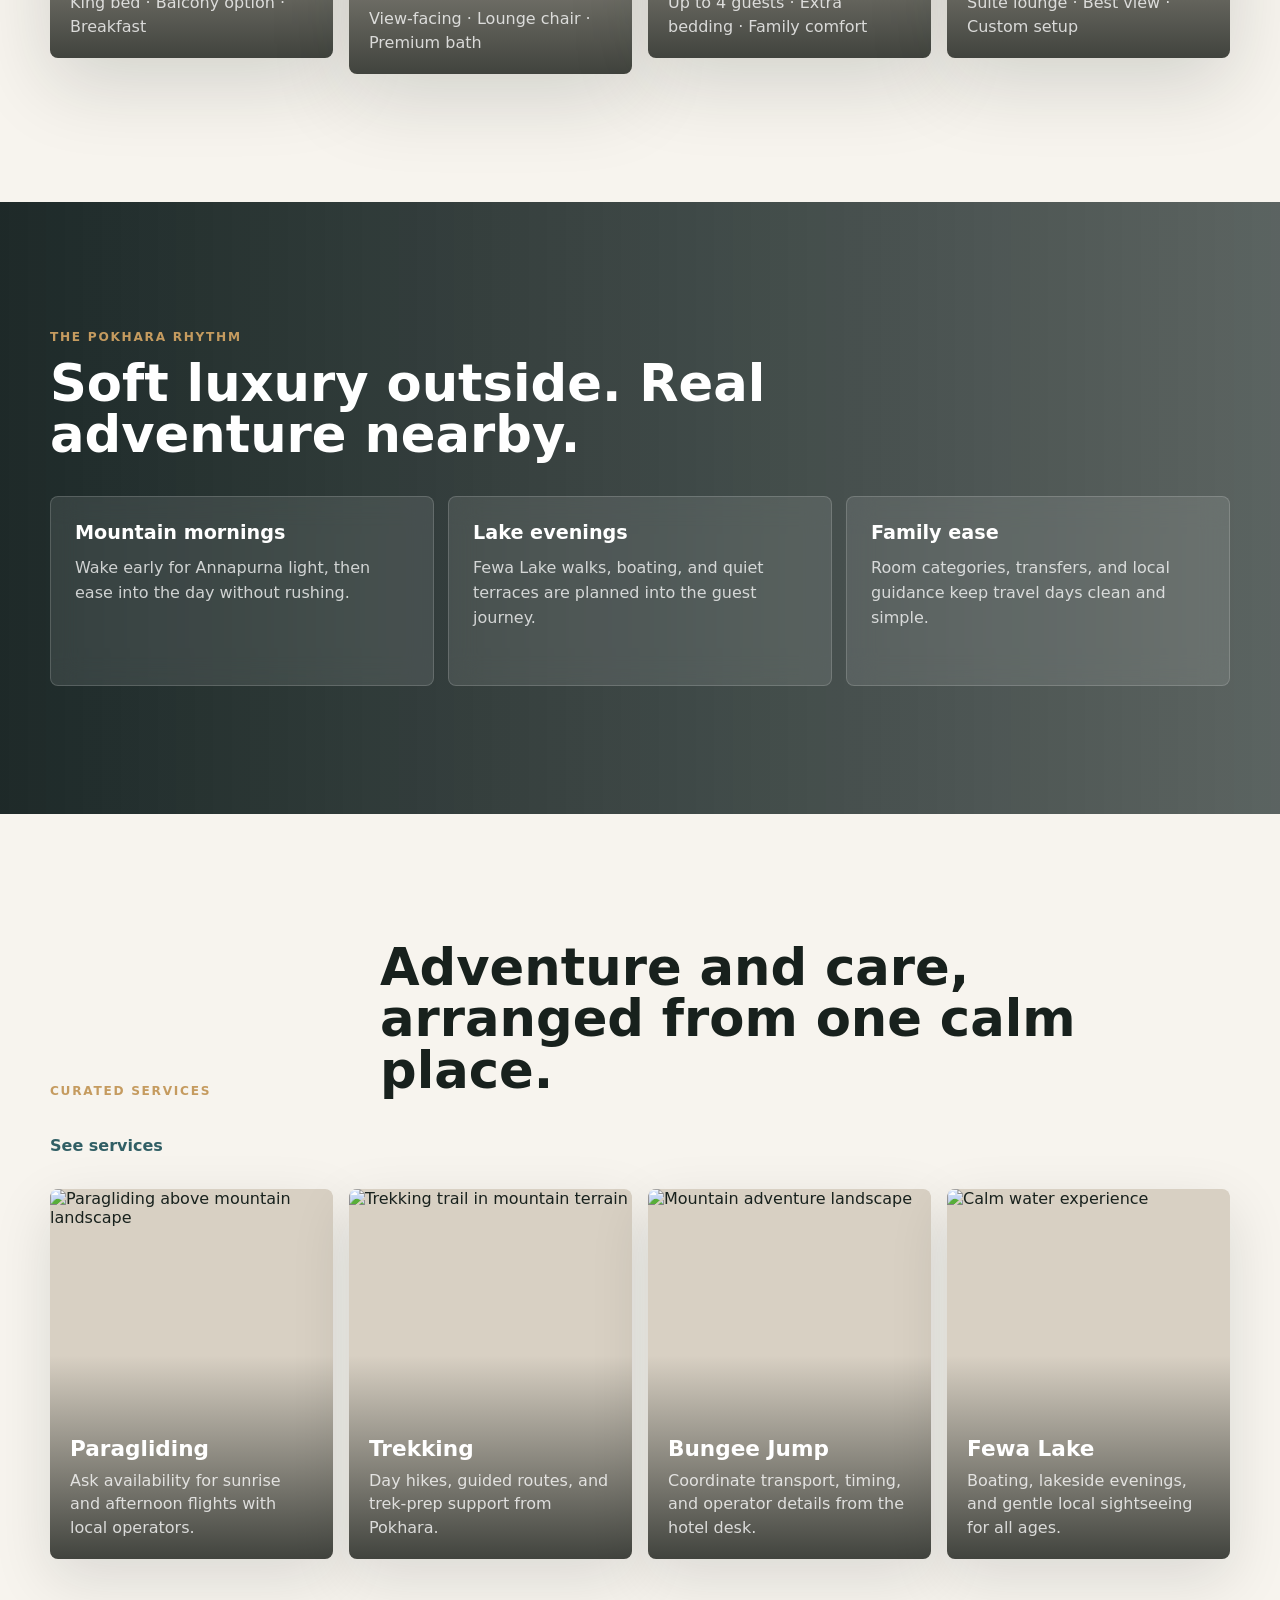
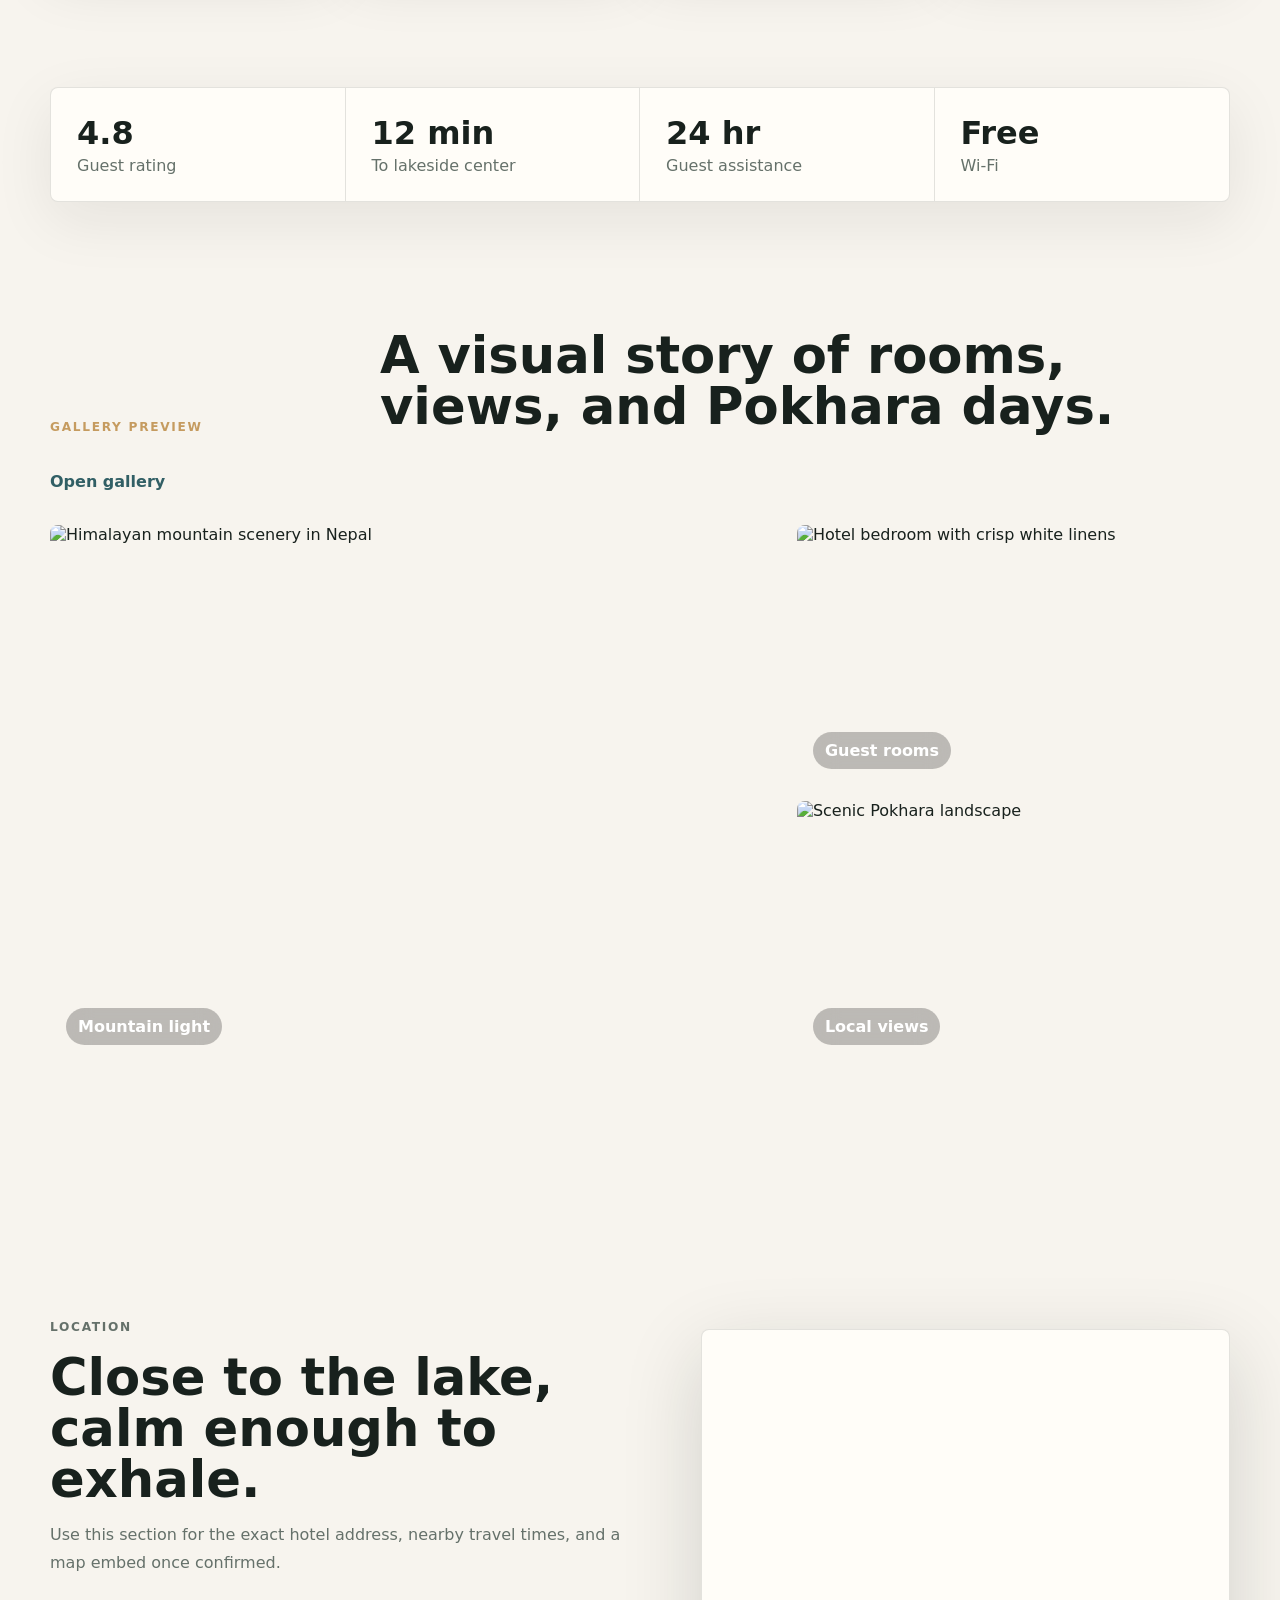
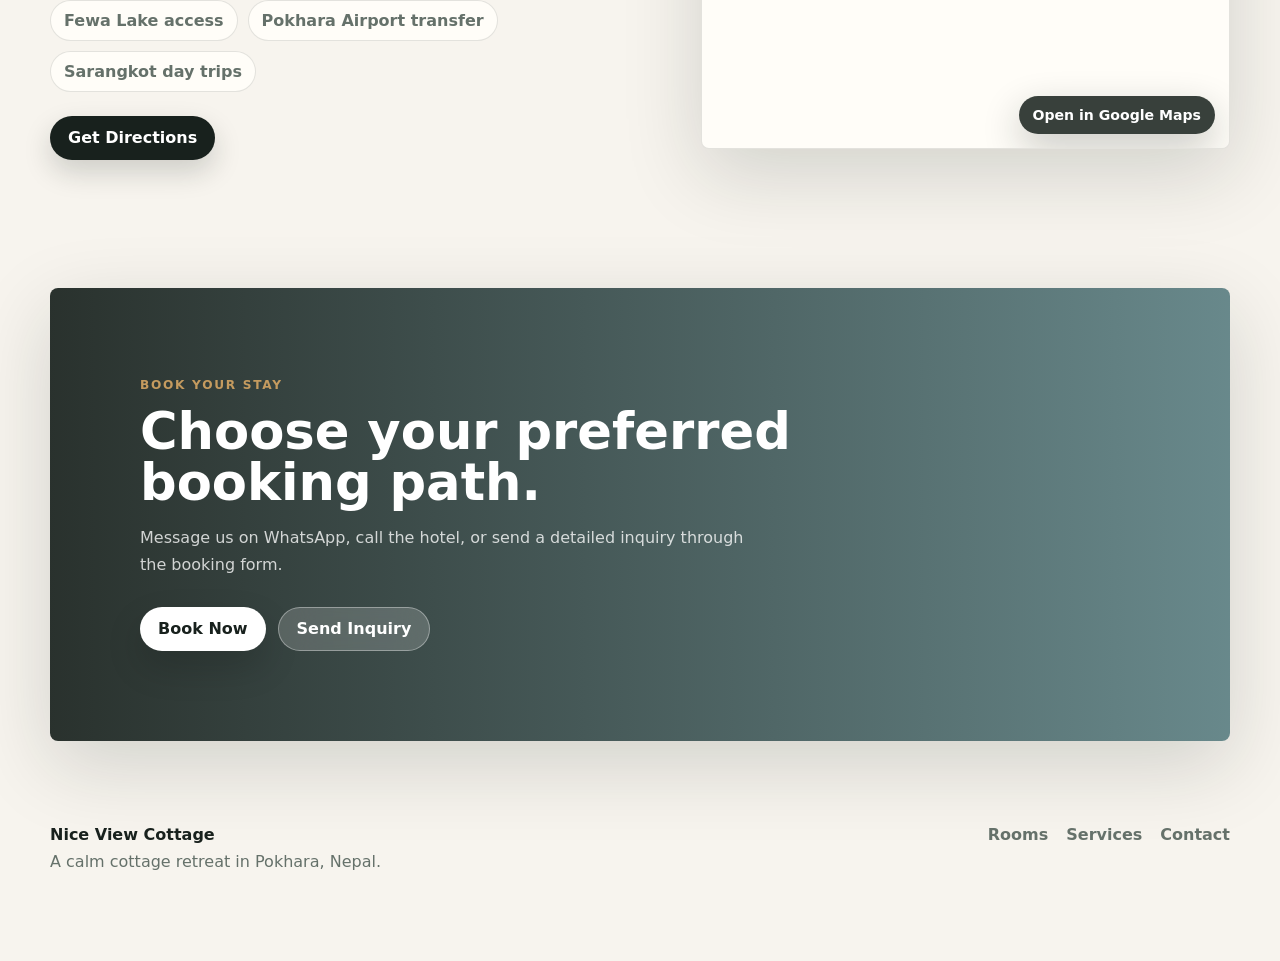
==== commit ae8af2cf: "Fix mobile overlays and map embed" ====
--- a/index.html
+++ b/index.html
@@ -15,7 +15,7 @@
         <span data-brand-name>Nice View Cottage</span>
       </a>
       <button class="menu-toggle" type="button" aria-label="Open navigation" aria-expanded="false" data-menu-toggle>
-        <span></span><span></span>
+        <span></span><span></span><span></span>
       </button>
       <nav class="nav-links" data-nav>
         <a href="rooms.html">Rooms</a>
@@ -226,7 +226,7 @@
         <a href="contact.html">Contact</a>
       </div>
     </footer>
-    <script src="constants.js"></script>
+    <script src="constants.js?v=3"></script>
     <script src="script.js"></script>
   </body>
 </html>
--- a/styles.css
+++ b/styles.css
@@ -103,10 +103,10 @@
 }
 
 .nav-links a {
-  padding: 11px 13px;
+  padding: 8px 10px;
   border-radius: 999px;
   color: rgba(24, 33, 29, 0.78);
-  font-size: 0.9rem;
+  font-size: 0.88rem;
   font-weight: 640;
   transition: transform 180ms ease, background 180ms ease, color 180ms ease, box-shadow 180ms ease;
 }
@@ -407,6 +407,9 @@
 }
 
 .image-card img {
+  position: absolute;
+  inset: 0;
+  z-index: 0;
   transform: scale(1);
   transition: transform 500ms ease, filter 220ms ease;
 }
@@ -435,6 +438,7 @@
 .gallery-page figure::after {
   position: absolute;
   inset: 0;
+  z-index: 1;
   content: "";
   background: linear-gradient(0deg, rgba(12, 18, 15, 0.74), transparent 55%);
 }
@@ -444,7 +448,7 @@
   right: 20px;
   bottom: 20px;
   left: 20px;
-  z-index: 1;
+  z-index: 2;
   color: #fff;
 }
 
@@ -520,19 +524,32 @@
   box-shadow: 0 20px 60px rgba(20, 28, 24, 0.12);
 }
 
+.service-preview article {
+  display: flex;
+  flex-direction: column;
+  justify-content: flex-end;
+  padding: 20px;
+}
+
+.service-preview article img {
+  position: absolute;
+  inset: 0;
+  z-index: 0;
+}
+
 .service-preview article h3,
 .service-preview article p {
   position: relative;
-  z-index: 1;
+  z-index: 2;
 }
 
 .service-preview article h3 {
-  margin: -116px 20px 8px;
+  margin: 0 0 8px;
   color: #fff;
 }
 
 .service-preview article p {
-  margin: 0 20px 20px;
+  margin: 0;
 }
 
 .trust-strip {
@@ -585,11 +602,18 @@
   grid-row: 1 / span 2;
 }
 
+.editorial-grid figure img,
+.gallery-page figure img {
+  position: absolute;
+  inset: 0;
+  z-index: 0;
+}
+
 figcaption {
   position: absolute;
   bottom: 16px;
   left: 16px;
-  z-index: 1;
+  z-index: 2;
   padding: 9px 12px;
   border-radius: 999px;
   color: #fff;
@@ -655,10 +679,12 @@
 }
 
 .map-embed iframe {
+  position: absolute;
+  inset: 0;
+  z-index: 0;
   display: block;
   width: 100%;
   height: 100%;
-  min-height: inherit;
   border: 0;
   filter: saturate(0.92) contrast(0.98);
 }
@@ -667,6 +693,7 @@
   position: absolute;
   right: 14px;
   bottom: 14px;
+  z-index: 2;
   padding: 11px 14px;
   border-radius: 999px;
   color: #fff;
@@ -924,33 +951,82 @@
   .menu-toggle {
     display: inline-grid;
     place-items: center;
-    gap: 4px;
     width: 44px;
     height: 44px;
     margin-left: auto;
     border: 0;
     border-radius: 50%;
-    background: rgba(24, 33, 29, 0.08);
+    background: rgba(24, 33, 29, 0.09);
+    box-shadow: inset 0 0 0 1px rgba(24, 33, 29, 0.06);
+    transition: background 180ms ease, transform 180ms ease, box-shadow 180ms ease;
+  }
+
+  .menu-toggle:hover {
+    background: rgba(24, 33, 29, 0.13);
+    transform: translateY(-1px);
   }
 
   .menu-toggle span {
-    width: 17px;
+    grid-area: 1 / 1;
+    width: 18px;
     height: 2px;
+    border-radius: 999px;
     background: var(--ink);
+    transition: transform 190ms ease, opacity 150ms ease, width 190ms ease;
+  }
+
+  .menu-toggle span:nth-child(1) {
+    transform: translateY(-6px);
+    width: 14px;
+  }
+
+  .menu-toggle span:nth-child(2) {
+    width: 19px;
+  }
+
+  .menu-toggle span:nth-child(3) {
+    transform: translateY(6px);
+    width: 14px;
+  }
+
+  .menu-toggle[aria-expanded="true"] {
+    background: var(--ink);
+    box-shadow: 0 12px 26px rgba(24, 33, 29, 0.22);
+  }
+
+  .menu-toggle[aria-expanded="true"] span {
+    background: #fff;
+  }
+
+  .menu-toggle[aria-expanded="true"] span:nth-child(1) {
+    width: 18px;
+    transform: rotate(45deg);
+  }
+
+  .menu-toggle[aria-expanded="true"] span:nth-child(2) {
+    opacity: 0;
+    transform: scaleX(0.2);
+  }
+
+  .menu-toggle[aria-expanded="true"] span:nth-child(3) {
+    width: 18px;
+    transform: rotate(-45deg);
   }
 
   .nav-links {
     position: absolute;
-    top: calc(100% + 10px);
+    top: calc(100% + 12px);
     right: 0;
     left: 0;
     display: none;
-    grid-template-columns: repeat(2, 1fr);
-    padding: 12px;
-    border: 1px solid rgba(24, 33, 29, 0.1);
-    border-radius: var(--radius);
-    background: rgba(255, 253, 248, 0.96);
-    box-shadow: var(--shadow);
+    grid-template-columns: repeat(3, 1fr);
+    width: 100%;
+    padding: 8px;
+    border: 1px solid rgba(255, 255, 255, 0.42);
+    border-radius: 999px;
+    background: rgba(255, 253, 248, 0.58);
+    box-shadow: 0 18px 60px rgba(20, 28, 24, 0.12);
+    backdrop-filter: blur(26px) saturate(1.2);
   }
 
   .nav-links.is-open {
@@ -958,7 +1034,16 @@
   }
 
   .nav-links a {
-    border-radius: 6px;
+    display: grid;
+    place-items: center;
+    align-items: center;
+    justify-self: center;
+    min-height: 34px;
+    border-radius: 999px;
+    padding: 7px 10px;
+    font-size: 0.82rem;
+    text-align: center;
+    white-space: nowrap;
   }
 
   .booking-menu {
@@ -988,24 +1073,18 @@
 @media (max-width: 680px) {
   .site-header {
     top: 10px;
-    width: calc(100% - 20px);
+    width: calc(100% - 28px);
     min-height: 56px;
     padding: 6px;
   }
 
-  .brand span:last-child {
-    max-width: 128px;
-    overflow: hidden;
-    text-overflow: ellipsis;
-  }
-
   .site-header .booking-menu {
     display: none;
   }
 
   .hero-content {
-    width: calc(100% - 32px);
-    padding: 24svh 0 0 16px;
+    width: calc(100% - 48px);
+    padding: 24svh 0 0 24px;
   }
 
   h1,
@@ -1018,9 +1097,9 @@
   }
 
   .hero-status {
-    right: 16px;
+    right: 24px;
     bottom: 84px;
-    left: 16px;
+    left: 24px;
   }
 
   .section,
@@ -1028,7 +1107,32 @@
   .trust-strip,
   .final-cta,
   .site-footer {
-    width: calc(100% - 28px);
+    width: calc(100% - 44px);
+  }
+
+  .page {
+    padding-top: 104px;
+  }
+
+  .page-hero {
+    padding-top: 56px;
+  }
+
+  .contact-form,
+  .contact-card,
+  .room-detail div,
+  .service-grid div {
+    padding: 24px;
+  }
+
+  .contact-form input,
+  .contact-form textarea {
+    min-height: 48px;
+  }
+
+  .nav-links {
+    right: 0;
+    width: 100%;
   }
 
   .section-heading {
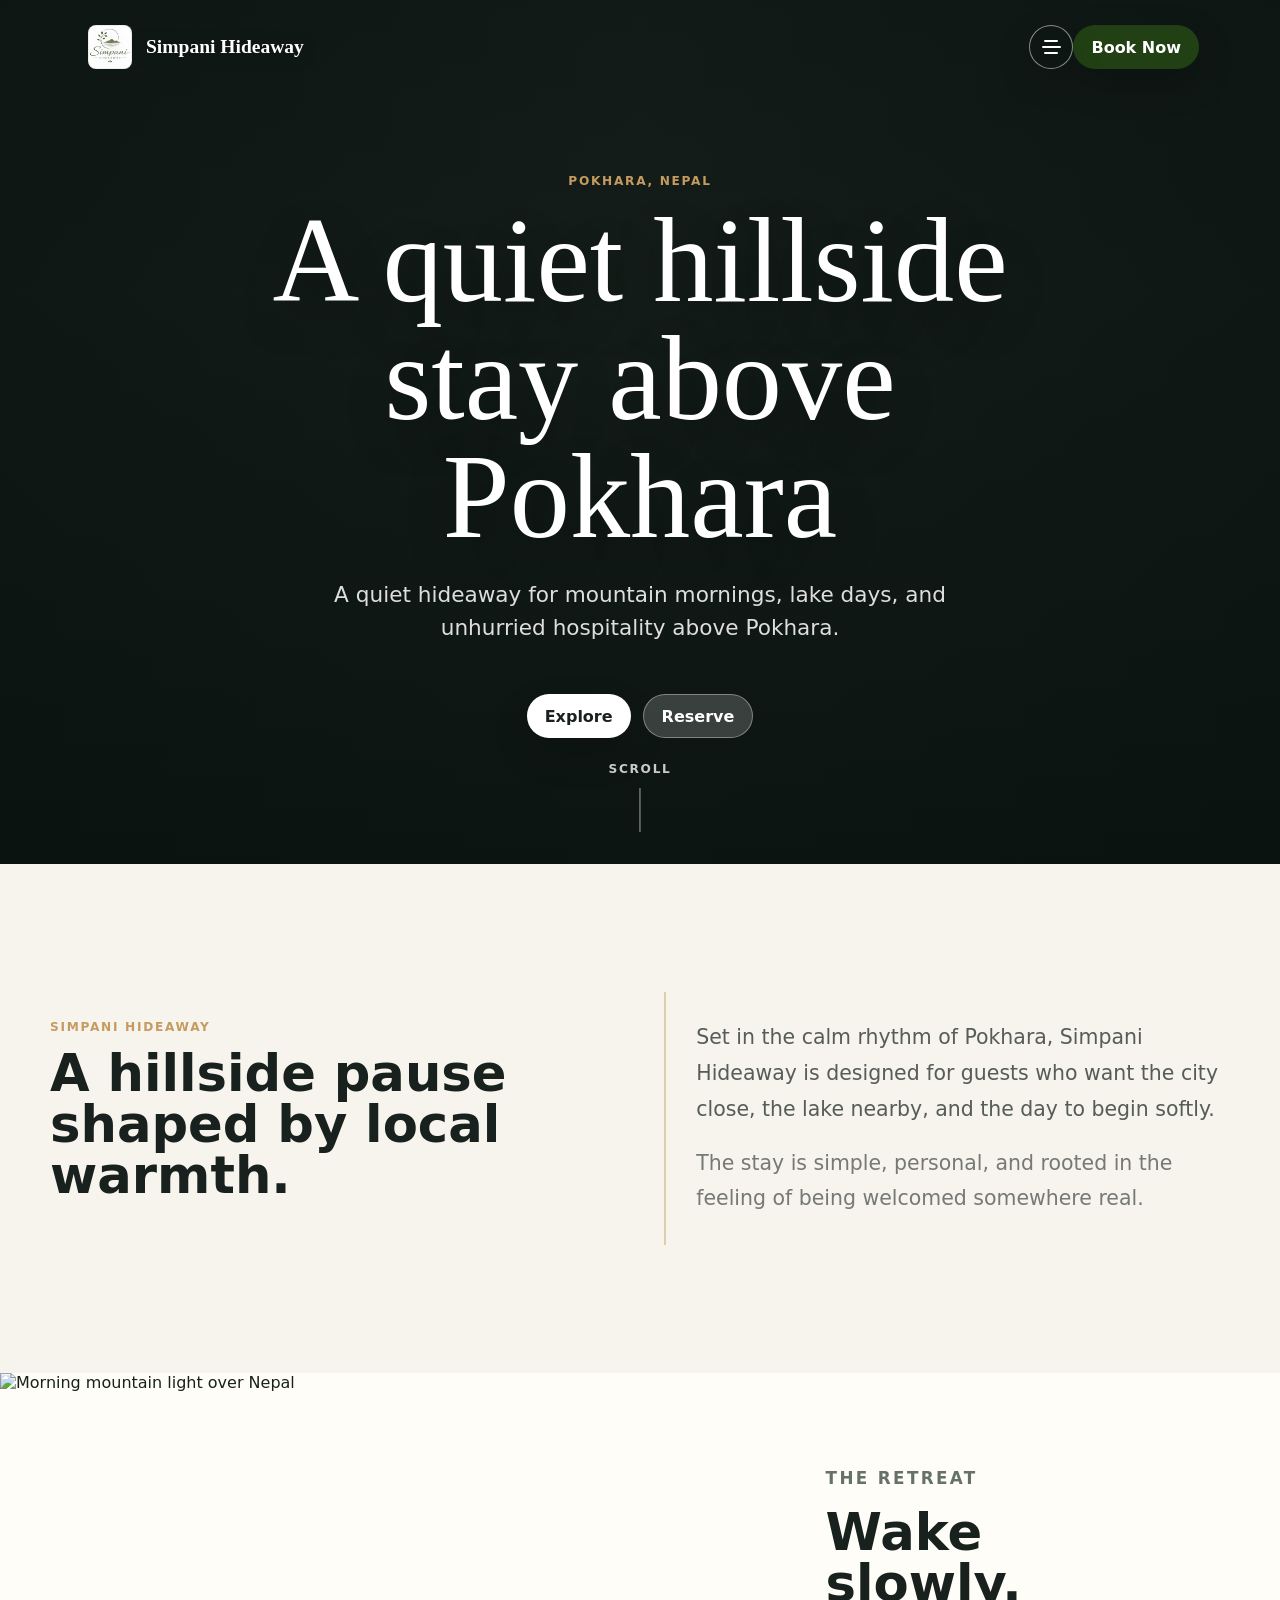
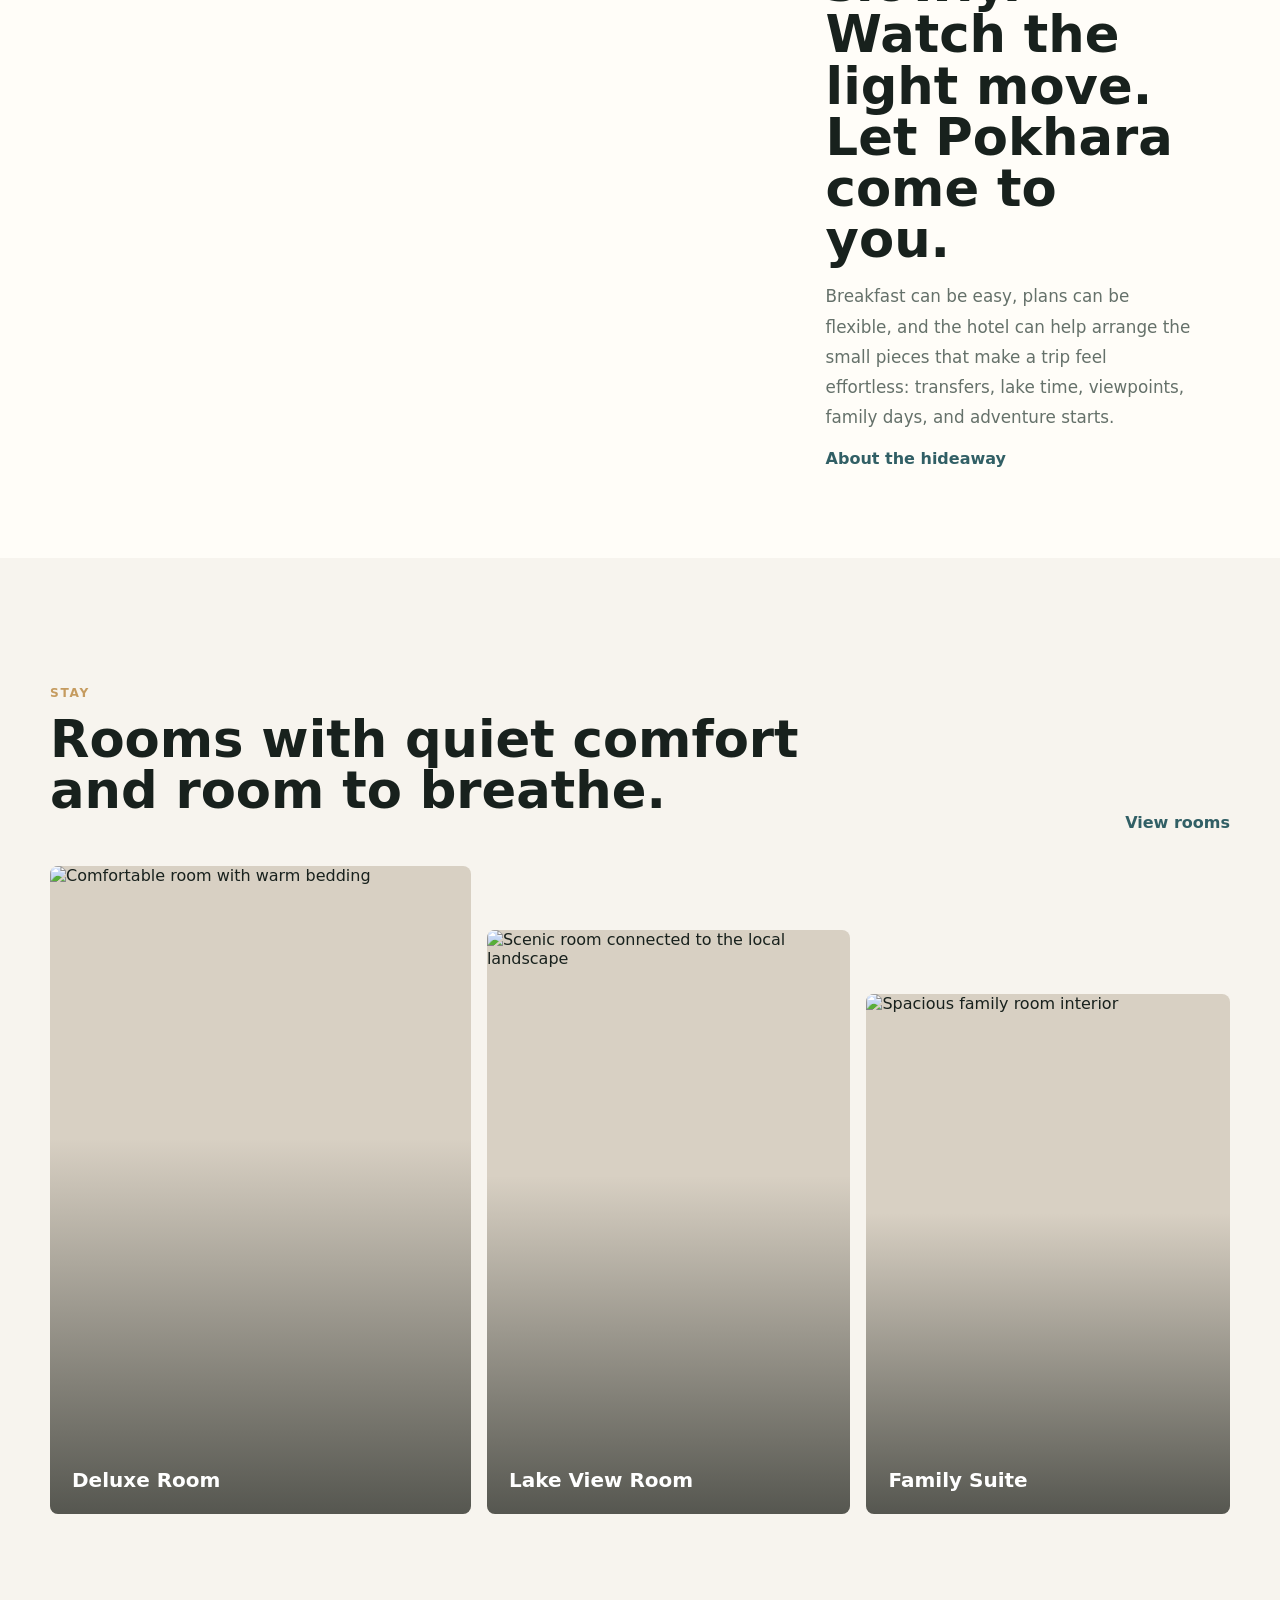
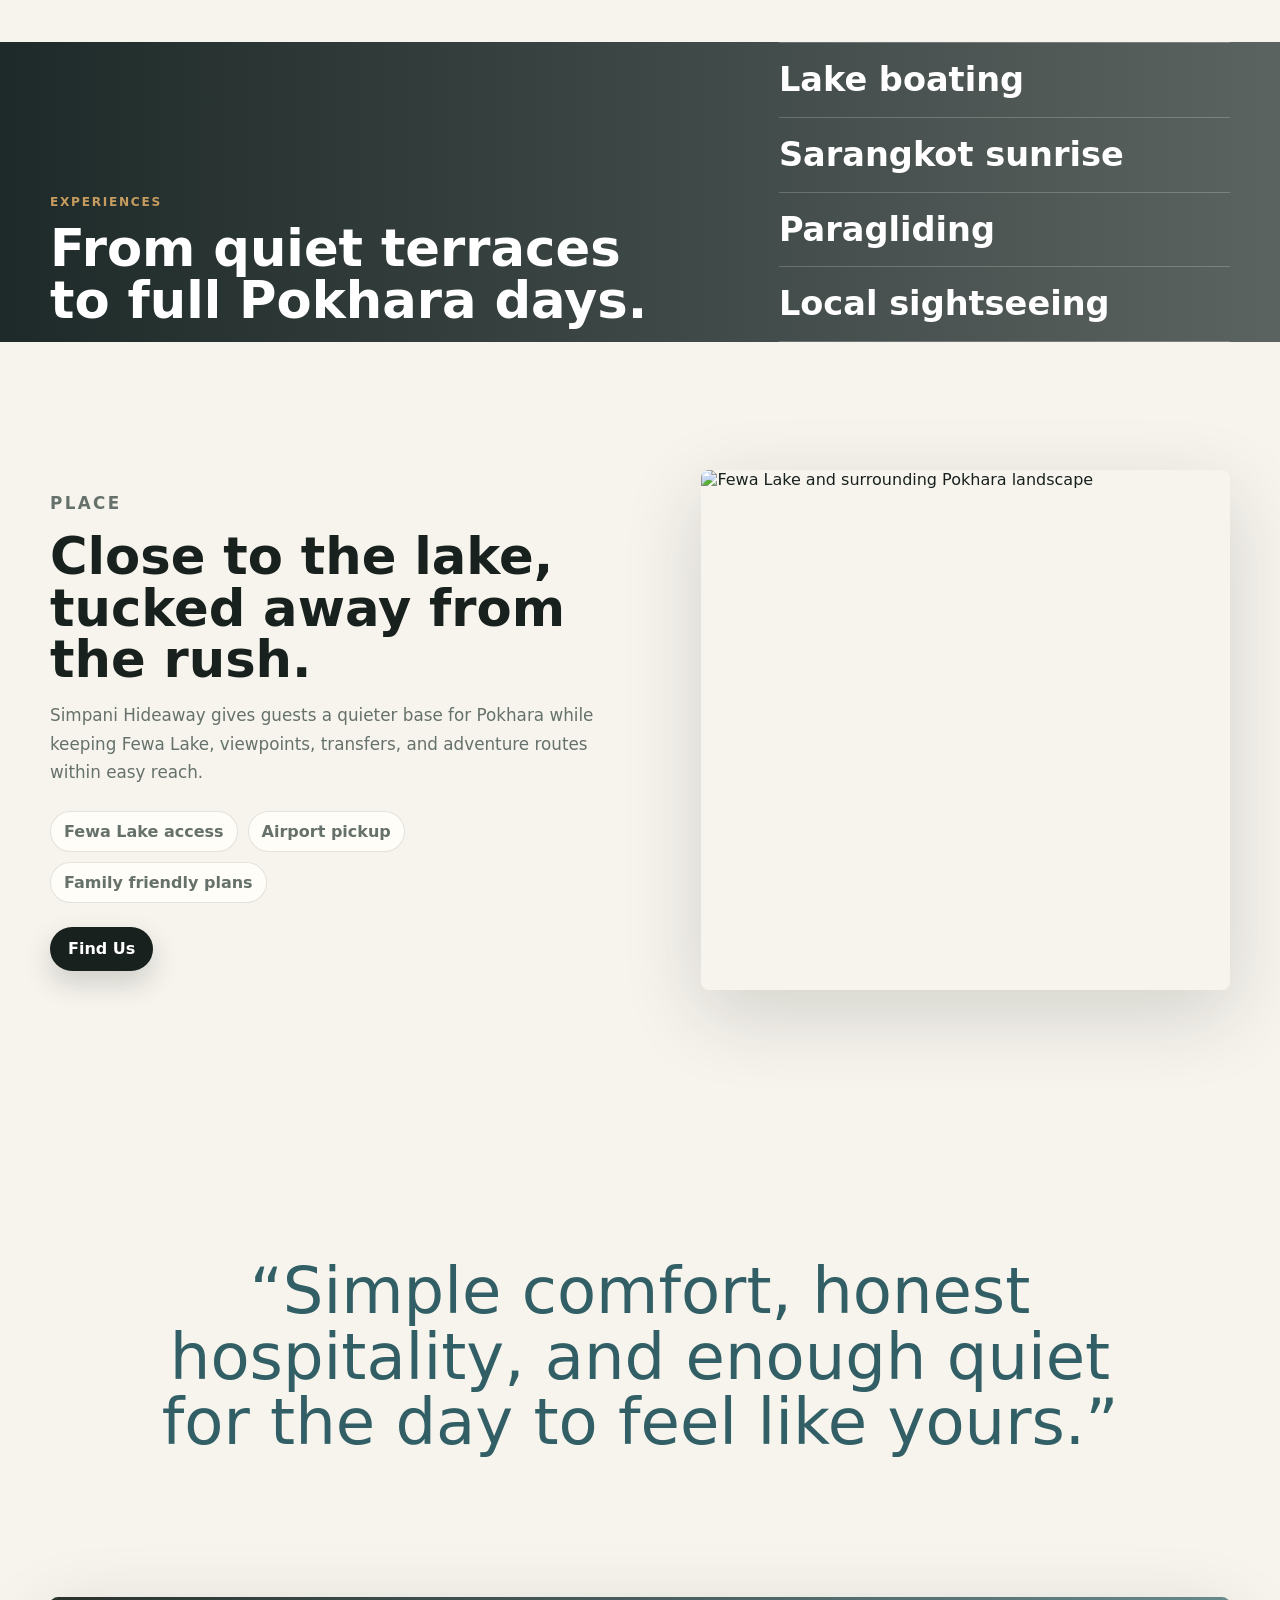
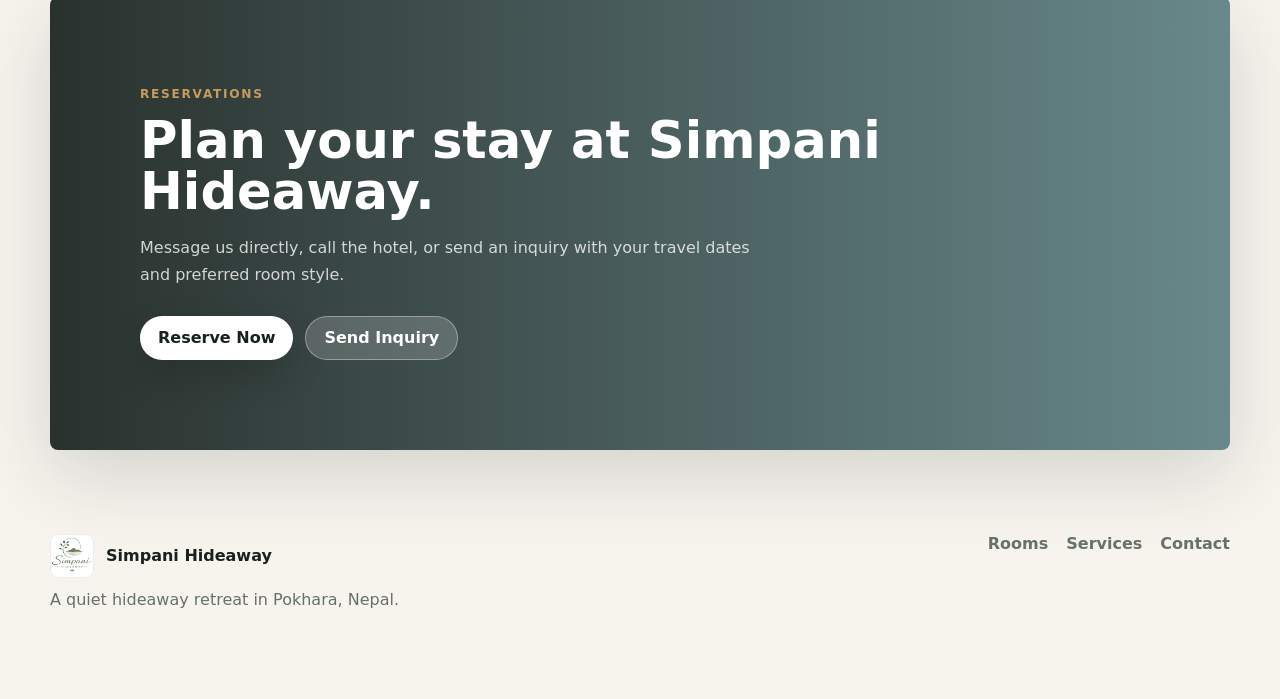
==== commit 3c8bd500: "Redesign Simpani Hideaway homepage" ====
--- a/index.html
+++ b/index.html
@@ -3,16 +3,15 @@
   <head>
     <meta charset="utf-8">
     <meta name="viewport" content="width=device-width, initial-scale=1">
-    <title>Nice View Cottage | Luxury Hotel in Pokhara</title>
-    <meta name="description" content="A premium Pokhara hotel concept with cinematic rooms, mountain views, curated adventures, and easy booking links.">
-    <link rel="icon" href="assets/nice-view-cottage-icon.svg?v=2" type="image/svg+xml">
-    <link rel="stylesheet" href="styles.css">
+    <title>Simpani Hideaway | Luxury Hotel in Pokhara</title>
+    <meta name="description" content="A premium Pokhara hotel concept with cinematic rooms, mountain views, curated adventures, and easy booking links."><script src="constants.js?v=3"></script>
+    <link rel="stylesheet" href="styles.css?v=15">
   </head>
   <body>
-    <header class="site-header" data-header>
-      <a class="brand" href="index.html" aria-label="Nice View Cottage home">
-        <span class="brand-mark" data-brand-initial>N</span>
-        <span data-brand-name>Nice View Cottage</span>
+    <header class="site-header home-header" data-header>
+      <a class="brand" href="index.html" aria-label="Simpani Hideaway home">
+        <span class="brand-mark" data-brand-initial>S</span>
+        <span data-brand-name>Simpani Hideaway</span>
       </a>
       <button class="menu-toggle" type="button" aria-label="Open navigation" aria-expanded="false" data-menu-toggle>
         <span></span><span></span><span></span>
@@ -24,6 +23,7 @@
         <a href="location.html">Location</a>
         <a href="about.html">About</a>
         <a href="contact.html">Contact</a>
+        <div class="nav-reserve" data-nav-reserve></div>
       </nav>
       <div class="booking-menu" data-booking>
         <button class="button button-dark" type="button" aria-expanded="false" data-booking-toggle>Book Now</button>
@@ -32,178 +32,108 @@
     </header>
 
     <main>
-      <section class="hero hero-home">
-        <div class="hero-media" role="img" aria-label="Premium lakeside hotel mood with mountain scenery"></div>
+      <section class="hero hero-home home-hero">
+        <div class="hero-media" role="img" aria-label="Pokhara mountain and lake landscape"></div>
         <div class="hero-overlay"></div>
-        <div class="hero-content">
+        <div class="home-hero-content">
           <p class="eyebrow">Pokhara, Nepal</p>
-          <h1 data-hero-title>Nice View Cottage</h1>
-          <p class="hero-copy" data-hero-copy>A calm cottage retreat in Pokhara with mountain air, warm hospitality, and easy access to Fewa Lake, viewpoints, and local adventures.</p>
+          <h1>A quiet hillside stay above Pokhara</h1>
+          <p class="hero-copy">A quiet hideaway for mountain mornings, lake days, and unhurried hospitality above Pokhara.</p>
           <div class="hero-actions">
-            <button class="button button-light" type="button" data-booking-trigger>Book Now</button>
-            <a class="button button-glass" href="rooms.html">Explore Stays</a>
+            <a class="button button-light" href="#welcome">Explore</a>
+            <button class="button button-glass" type="button" data-booking-trigger>Reserve</button>
           </div>
         </div>
-        <div class="hero-status" aria-label="Hotel highlights">
-          <span>Direct booking</span>
-          <span>Airport pickup</span>
-          <span>Family friendly</span>
+        <a class="scroll-cue" href="#welcome">Scroll</a>
+      </section>
+
+      <section class="section home-welcome" id="welcome">
+        <div>
+          <p class="eyebrow">Simpani Hideaway</p>
+          <h2>A hillside pause shaped by local warmth.</h2>
+        </div>
+        <div class="welcome-copy">
+          <p>Set in the calm rhythm of Pokhara, Simpani Hideaway is designed for guests who want the city close, the lake nearby, and the day to begin softly.</p>
+          <p>The stay is simple, personal, and rooted in the feeling of being welcomed somewhere real.</p>
         </div>
       </section>
 
-      <section class="section section-tight">
+      <section class="home-story">
+        <figure>
+          <img data-image="mountainLight" alt="Morning mountain light over Nepal">
+        </figure>
+        <div>
+          <p class="eyebrow">The Retreat</p>
+          <h2>Wake slowly. Watch the light move. Let Pokhara come to you.</h2>
+          <p>Breakfast can be easy, plans can be flexible, and the hotel can help arrange the small pieces that make a trip feel effortless: transfers, lake time, viewpoints, family days, and adventure starts.</p>
+          <a href="about.html">About the hideaway</a>
+        </div>
+      </section>
+
+      <section class="section stay-section">
         <div class="section-heading">
-          <p class="eyebrow">Signature Stays</p>
-          <h2>Rooms designed for slow mornings and easy evenings.</h2>
-          <a href="rooms.html">View all rooms</a>
+          <div>
+            <p class="eyebrow">Stay</p>
+            <h2>Rooms with quiet comfort and room to breathe.</h2>
+          </div>
+          <a href="rooms.html">View rooms</a>
         </div>
-        <div class="card-grid room-grid">
-          <a class="image-card" href="rooms.html" aria-label="View Deluxe Room details">
-            <img data-image="deluxeRoom" alt="Deluxe hotel room with warm bedding">
-            <div>
-              <p>Deluxe Room</p>
-              <h3>Quiet comfort for two</h3>
-              <span>King bed · Balcony option · Breakfast</span>
-            </div>
+        <div class="stay-grid">
+          <a href="rooms.html">
+            <img data-image="deluxeRoom" alt="Comfortable room with warm bedding">
+            <span>Deluxe Room</span>
           </a>
-          <a class="image-card tall" href="rooms.html" aria-label="View Lake View Room details">
-            <img data-image="lakeViewRoom" alt="Lakeside retreat with mountain atmosphere">
-            <div>
-              <p>Lake View Room</p>
-              <h3>Fewa Lake from first light</h3>
-              <span>View-facing · Lounge chair · Premium bath</span>
-            </div>
+          <a href="rooms.html">
+            <img data-image="lakeViewRoom" alt="Scenic room connected to the local landscape">
+            <span>Lake View Room</span>
           </a>
-          <a class="image-card" href="rooms.html" aria-label="View Family Suite details">
-            <img data-image="familySuite" alt="Family hotel room with spacious interior">
-            <div>
-              <p>Family Suite</p>
-              <h3>Space for everyone</h3>
-              <span>Up to 4 guests · Extra bedding · Family comfort</span>
-            </div>
-          </a>
-          <a class="image-card" href="rooms.html" aria-label="View Premium Suite details">
-            <img data-image="premiumSuite" alt="Premium hotel suite seating area">
-            <div>
-              <p>Premium Suite</p>
-              <h3>A private pause above Pokhara</h3>
-              <span>Suite lounge · Best view · Custom setup</span>
-            </div>
+          <a href="rooms.html">
+            <img data-image="familySuite" alt="Spacious family room interior">
+            <span>Family Suite</span>
           </a>
         </div>
       </section>
 
-      <section class="section experience-band">
-        <div class="section-heading light">
-          <p class="eyebrow">The Pokhara Rhythm</p>
-          <h2>Soft luxury outside. Real adventure nearby.</h2>
+      <section class="experience-band home-experience">
+        <div>
+          <p class="eyebrow">Experiences</p>
+          <h2>From quiet terraces to full Pokhara days.</h2>
         </div>
-        <div class="feature-row">
-          <div>
-            <strong>Mountain mornings</strong>
-            <span>Wake early for Annapurna light, then ease into the day without rushing.</span>
-          </div>
-          <div>
-            <strong>Lake evenings</strong>
-            <span>Fewa Lake walks, boating, and quiet terraces are planned into the guest journey.</span>
-          </div>
-          <div>
-            <strong>Family ease</strong>
-            <span>Room categories, transfers, and local guidance keep travel days clean and simple.</span>
-          </div>
+        <div class="experience-list">
+          <a href="services.html">Lake boating</a>
+          <a href="services.html">Sarangkot sunrise</a>
+          <a href="services.html">Paragliding</a>
+          <a href="services.html">Local sightseeing</a>
         </div>
       </section>
 
-      <section class="section">
-        <div class="section-heading">
-          <p class="eyebrow">Curated Services</p>
-          <h2>Adventure and care, arranged from one calm place.</h2>
-          <a href="services.html">See services</a>
+      <section class="section split-section home-location">
+        <div>
+          <p class="eyebrow">Place</p>
+          <h2>Close to the lake, tucked away from the rush.</h2>
+          <p>Simpani Hideaway gives guests a quieter base for Pokhara while keeping Fewa Lake, viewpoints, transfers, and adventure routes within easy reach.</p>
+          <div class="quick-list">
+            <span>Fewa Lake access</span>
+            <span>Airport pickup</span>
+            <span>Family friendly plans</span>
+          </div>
+          <a class="button button-dark" href="location.html">Find Us</a>
         </div>
-        <div class="service-preview">
-          <article>
-            <img data-image="paragliding" alt="Paragliding above mountain landscape">
-            <h3>Paragliding</h3>
-            <p>Ask availability for sunrise and afternoon flights with local operators.</p>
-          </article>
-          <article>
-            <img data-image="trekking" alt="Trekking trail in mountain terrain">
-            <h3>Trekking</h3>
-            <p>Day hikes, guided routes, and trek-prep support from Pokhara.</p>
-          </article>
-          <article>
-            <img data-image="bungee" alt="Mountain adventure landscape">
-            <h3>Bungee Jump</h3>
-            <p>Coordinate transport, timing, and operator details from the hotel desk.</p>
-          </article>
-          <article>
-            <img data-image="lakeBoating" alt="Calm water experience">
-            <h3>Fewa Lake</h3>
-            <p>Boating, lakeside evenings, and gentle local sightseeing for all ages.</p>
-          </article>
-        </div>
+        <figure>
+          <img data-image="localViews" alt="Fewa Lake and surrounding Pokhara landscape">
+        </figure>
       </section>
 
-      <section class="trust-strip" aria-label="Hotel trust highlights">
-        <div><strong>4.8</strong><span>Guest rating</span></div>
-        <div><strong>12 min</strong><span>To lakeside center</span></div>
-        <div><strong>24 hr</strong><span>Guest assistance</span></div>
-        <div><strong>Free</strong><span>Wi-Fi</span></div>
-      </section>
-
-      <section class="section">
-        <div class="section-heading">
-          <p class="eyebrow">Gallery Preview</p>
-          <h2>A visual story of rooms, views, and Pokhara days.</h2>
-          <a href="gallery.html">Open gallery</a>
-        </div>
-        <div class="editorial-grid">
-          <figure>
-            <img data-image="mountainLight" alt="Himalayan mountain scenery in Nepal">
-            <figcaption>Mountain light</figcaption>
-          </figure>
-          <figure>
-            <img data-image="guestRooms" alt="Hotel bedroom with crisp white linens">
-            <figcaption>Guest rooms</figcaption>
-          </figure>
-          <figure>
-            <img data-image="localViews" alt="Scenic Pokhara landscape">
-            <figcaption>Local views</figcaption>
-          </figure>
-        </div>
-      </section>
-
-      <section class="section split-section">
-        <div>
-          <p class="eyebrow">Location</p>
-          <h2>Close to the lake, calm enough to exhale.</h2>
-          <p>Use this section for the exact hotel address, nearby travel times, and a map embed once confirmed.</p>
-          <div class="quick-list">
-            <span>Fewa Lake access</span>
-            <span>Pokhara Airport transfer</span>
-            <span>Sarangkot day trips</span>
-          </div>
-          <a class="button button-dark" href="location.html">Get Directions</a>
-        </div>
-        <div class="map-embed" aria-label="Google map for Nice View Cottage in Pokhara">
-          <iframe
-            title="Nice View Cottage location map"
-            data-map-frame
-            src="about:blank"
-            allowfullscreen
-            loading="lazy"
-            referrerpolicy="no-referrer-when-downgrade">
-          </iframe>
-          <a class="map-open" data-map-open href="https://maps.app.goo.gl/pGLLYLoJ39pbTcuMA" target="_blank" rel="noreferrer">Open in Google Maps</a>
-        </div>
+      <section class="home-quote" aria-label="Simpani Hideaway promise">
+        <p>“Simple comfort, honest hospitality, and enough quiet for the day to feel like yours.”</p>
       </section>
 
       <section class="final-cta">
-        <p class="eyebrow">Book Your Stay</p>
-        <h2>Choose your preferred booking path.</h2>
-        <p>Message us on WhatsApp, call the hotel, or send a detailed inquiry through the booking form.</p>
+        <p class="eyebrow">Reservations</p>
+        <h2>Plan your stay at Simpani Hideaway.</h2>
+        <p>Message us directly, call the hotel, or send an inquiry with your travel dates and preferred room style.</p>
         <div class="hero-actions">
-          <button class="button button-light" type="button" data-booking-trigger>Book Now</button>
+          <button class="button button-light" type="button" data-booking-trigger>Reserve Now</button>
           <a class="button button-glass" href="contact.html#inquiry">Send Inquiry</a>
         </div>
       </section>
@@ -217,8 +147,8 @@
 
     <footer class="site-footer">
       <div>
-        <strong data-footer-brand>Nice View Cottage</strong>
-        <p data-footer-text>A calm cottage retreat in Pokhara, Nepal.</p>
+        <strong data-footer-brand>Simpani Hideaway</strong>
+        <p data-footer-text>A quiet hideaway retreat in Pokhara, Nepal.</p>
       </div>
       <div>
         <a href="rooms.html">Rooms</a>
@@ -226,7 +156,6 @@
         <a href="contact.html">Contact</a>
       </div>
     </footer>
-    <script src="constants.js?v=3"></script>
-    <script src="script.js"></script>
+    <script src="script.js?v=4"></script>
   </body>
 </html>
--- a/styles.css
+++ b/styles.css
@@ -51,20 +51,19 @@
 .site-header {
   position: fixed;
   top: 18px;
-  left: 50%;
-  z-index: 20;
-  display: grid;
-  grid-template-columns: auto 1fr auto;
+  right: max(16px, calc((100vw - 1120px) / 2));
+  left: max(16px, calc((100vw - 1120px) / 2));
+  z-index: 40;
+  display: grid;
+  grid-template-columns: auto 1fr auto auto;
   align-items: center;
-  width: min(1120px, calc(100% - 32px));
+  width: auto;
   min-height: 58px;
   padding: 8px;
-  transform: translateX(-50%);
   border: 1px solid rgba(255, 255, 255, 0.42);
   border-radius: 999px;
   background: rgba(255, 253, 248, 0.72);
   box-shadow: 0 20px 70px rgba(20, 28, 24, 0.14);
-  backdrop-filter: blur(24px);
 }
 
 .site-header.inner {
@@ -72,51 +71,289 @@
   border-color: rgba(24, 33, 29, 0.08);
 }
 
+.home-header {
+  padding: 0;
+  border-color: transparent;
+  background: transparent;
+  box-shadow: none;
+}
+
+.home-header .brand {
+  color: #fff;
+  text-shadow: 0 2px 18px rgba(0, 0, 0, 0.36);
+}
+
+.home-header .menu-toggle {
+  border: 1px solid rgba(255, 255, 255, 0.5);
+  background: rgba(11, 22, 17, 0.26);
+  box-shadow: 0 12px 34px rgba(0, 0, 0, 0.18);
+}
+
+.home-header .menu-toggle span {
+  background: #fff;
+}
+
+.home-header .menu-toggle[aria-expanded="true"] {
+  background: var(--ink);
+}
+
+.home-header .button-dark {
+  background: #214114;
+  box-shadow: 0 14px 36px rgba(0, 0, 0, 0.24);
+}
+
+.home-header.is-scrolled {
+  padding: 8px;
+  border-color: rgba(24, 33, 29, 0.08);
+  background: rgba(255, 253, 248, 0.92);
+  box-shadow: 0 20px 70px rgba(20, 28, 24, 0.14);
+}
+
+.home-header.is-scrolled .brand {
+  color: var(--ink);
+  text-shadow: none;
+}
+
+.home-header.is-scrolled .menu-toggle {
+  border-color: transparent;
+  background: rgba(24, 33, 29, 0.09);
+  box-shadow: inset 0 0 0 1px rgba(24, 33, 29, 0.06);
+}
+
+.home-header.is-scrolled .menu-toggle span {
+  background: var(--ink);
+}
+
+.home-header.is-scrolled .menu-toggle[aria-expanded="true"] {
+  background: var(--ink);
+}
+
+.home-header.is-scrolled .menu-toggle[aria-expanded="true"] span {
+  background: #fff;
+}
+
 .brand {
   display: inline-flex;
   align-items: center;
+  gap: 14px;
+  padding: 6px 18px 6px 7px;
+  white-space: nowrap;
+}
+
+.brand [data-brand-name] {
+  font-family: Georgia, "Times New Roman", serif;
+  font-size: 1.22rem;
+  font-weight: 600;
+  line-height: 0.96;
+  letter-spacing: 0;
+}
+
+.brand-mark {
+  display: grid;
+  place-items: center;
+  width: 44px;
+  height: 44px;
+  border-radius: 8px;
+  background:
+    var(--brand-logo, none) center / contain no-repeat,
+    #fff;
+  box-shadow: inset 0 0 0 1px rgba(24, 33, 29, 0.08);
+  color: var(--ink);
+  overflow: hidden;
+}
+
+.brand-logo-ready .brand-mark {
+  color: transparent;
+}
+
+.nav-links {
+  position: fixed;
+  top: 0;
+  right: 0;
+  z-index: 35;
+  display: grid;
+  grid-template-columns: minmax(320px, 0.95fr) minmax(320px, 0.65fr);
+  align-content: center;
+  column-gap: clamp(32px, 6vw, 92px);
+  width: 100vw;
+  height: 100svh;
+  padding: clamp(92px, 12vw, 140px) clamp(34px, 7vw, 92px);
+  background: #f7f1e8;
+  box-shadow: -24px 0 80px rgba(20, 28, 24, 0.2);
+  opacity: 0;
+  pointer-events: none;
+  transform: translateX(100%);
+  transition: transform 360ms cubic-bezier(0.22, 1, 0.36, 1), opacity 220ms ease;
+  counter-reset: menu-links;
+}
+
+.nav-links a {
+  grid-column: 2;
+  position: relative;
+  display: flex;
+  align-items: center;
+  gap: 16px;
+  min-height: 58px;
+  padding: 0 14px;
+  border-bottom: 1px solid rgba(24, 33, 29, 0.12);
+  border-radius: 8px;
+  color: rgba(24, 33, 29, 0.78);
+  font-family: Georgia, "Times New Roman", serif;
+  font-size: clamp(1.9rem, 3.7vw, 3.45rem);
+  font-weight: 500;
+  line-height: 1.04;
+  transition: transform 180ms ease, border-color 180ms ease, color 180ms ease, background 180ms ease;
+}
+
+.nav-links a::before {
+  counter-increment: menu-links;
+  content: "0" counter(menu-links);
+  width: 34px;
+  color: var(--gold);
+  font-size: 0.72rem;
+  font-weight: 820;
+  letter-spacing: 0.12em;
+}
+
+.nav-links a::after {
+  content: "↗";
+  margin-left: auto;
+  color: rgba(24, 33, 29, 0.26);
+  font-family: Inter, ui-sans-serif, system-ui, sans-serif;
+  font-size: 1rem;
+  transition: transform 180ms ease, color 180ms ease;
+}
+
+.nav-links a:hover,
+.nav-links a:focus-visible,
+.nav-links a[aria-current="page"] {
+  background: rgba(255, 255, 255, 0.72);
+  border-color: rgba(197, 155, 95, 0.75);
+  color: var(--ink);
+  transform: translateX(10px);
+}
+
+.nav-links a:hover::after,
+.nav-links a:focus-visible::after,
+.nav-links a[aria-current="page"]::after {
+  color: var(--gold);
+  transform: translate(4px, -4px);
+}
+
+.nav-links.is-open {
+  opacity: 1 !important;
+  pointer-events: auto !important;
+  transform: translateX(0) !important;
+}
+
+body.nav-open .nav-links {
+  opacity: 1 !important;
+  pointer-events: auto !important;
+  transform: translateX(0) !important;
+}
+
+body[data-nav-open="true"] .nav-links {
+  opacity: 1 !important;
+  pointer-events: auto !important;
+  transform: translateX(0) !important;
+}
+
+.nav-links::before {
+  content: "";
+  position: absolute;
+  top: clamp(92px, 12vw, 140px);
+  bottom: clamp(34px, 7vw, 92px);
+  left: clamp(34px, 7vw, 92px);
+  width: min(48vw, 620px);
+  border-radius: var(--radius);
+  background:
+    linear-gradient(0deg, rgba(17, 27, 22, 0.24), rgba(17, 27, 22, 0.04)),
+    var(--experience-image) center / cover;
+  box-shadow: 0 28px 80px rgba(20, 28, 24, 0.18);
+}
+
+.nav-links::after {
+  content: "Simpani Hideaway · Pokhara, Nepal · direct reservations and local guidance";
+  grid-column: 2;
+  grid-row: 8;
+  align-self: end;
+  width: min(480px, 100%);
+  margin-top: 14px;
+  padding-left: 18px;
+  border-left: 2px solid rgba(197, 155, 95, 0.45);
+  color: var(--muted);
+  font-size: 0.95rem;
+  line-height: 1.55;
+}
+
+.nav-reserve {
+  grid-column: 2;
+  grid-row: 7;
+  display: grid;
+  grid-template-columns: 1fr auto;
+  gap: 12px 18px;
+  align-items: center;
+  width: min(480px, 100%);
+  margin-top: 28px;
+  padding: 18px 20px;
+  border: 1px solid rgba(24, 33, 29, 0.1);
+  border-radius: var(--radius);
+  background: rgba(255, 255, 255, 0.78);
+  box-shadow: 0 18px 48px rgba(20, 28, 24, 0.08);
+}
+
+.nav-reserve span {
+  grid-column: 1 / -1;
+  color: var(--gold);
+  font-size: 0.72rem;
+  font-weight: 820;
+  letter-spacing: 0.12em;
+  text-transform: uppercase;
+}
+
+.nav-reserve strong {
+  color: var(--ink);
+  font-size: clamp(1.1rem, 2vw, 1.35rem);
+  line-height: 1.1;
+}
+
+.nav-reserve div {
+  grid-column: 1 / -1;
+  display: grid;
+  grid-template-columns: repeat(2, minmax(0, 1fr));
   gap: 10px;
-  padding: 8px 14px 8px 8px;
-  font-size: 0.92rem;
-  font-weight: 760;
+}
+
+.nav-reserve a {
+  grid-column: auto;
+  display: inline-flex;
+  align-items: center;
+  justify-content: center;
+  min-height: 40px;
+  padding: 0 14px;
+  border: 1px solid rgba(24, 33, 29, 0.12);
+  border-radius: 999px;
+  color: var(--ink);
+  font-family: Inter, ui-sans-serif, system-ui, sans-serif;
+  font-size: 0.9rem;
+  font-weight: 780;
   white-space: nowrap;
 }
 
-.brand-mark {
-  display: grid;
-  place-items: center;
-  width: 34px;
-  height: 34px;
-  border-radius: 50%;
+.nav-reserve a::before,
+.nav-reserve a::after {
+  content: none;
+}
+
+.nav-reserve a:hover,
+.nav-reserve a:focus-visible {
+  background: var(--ink);
   color: #fff;
-  background:
-    url("assets/nice-view-cottage-icon.svg?v=2") center / 25px 25px no-repeat,
-    #e8f4e4;
-  color: transparent;
+  transform: translateY(-1px);
+}
+
+body.nav-open {
   overflow: hidden;
-}
-
-.nav-links {
-  display: flex;
-  justify-content: center;
-  gap: 4px;
-}
-
-.nav-links a {
-  padding: 8px 10px;
-  border-radius: 999px;
-  color: rgba(24, 33, 29, 0.78);
-  font-size: 0.88rem;
-  font-weight: 640;
-  transition: transform 180ms ease, background 180ms ease, color 180ms ease, box-shadow 180ms ease;
-}
-
-.nav-links a:hover,
-.nav-links a[aria-current="page"] {
-  background: rgba(24, 33, 29, 0.07);
-  box-shadow: inset 0 0 0 1px rgba(24, 33, 29, 0.06);
-  color: var(--ink);
-  transform: translateY(-1px);
 }
 
 .button {
@@ -239,7 +476,75 @@
 }
 
 .menu-toggle {
-  display: none;
+  position: relative;
+  z-index: 45;
+  display: inline-grid;
+  grid-column: 3;
+  place-items: center;
+  width: 44px;
+  height: 44px;
+  margin-left: auto;
+  border: 0;
+  border-radius: 50%;
+  background: rgba(24, 33, 29, 0.09);
+  box-shadow: inset 0 0 0 1px rgba(24, 33, 29, 0.06);
+  transition: background 180ms ease, transform 180ms ease, box-shadow 180ms ease;
+}
+
+.menu-toggle:hover {
+  background: rgba(24, 33, 29, 0.13);
+  transform: translateY(-1px);
+}
+
+.menu-toggle span {
+  grid-area: 1 / 1;
+  width: 18px;
+  height: 2px;
+  border-radius: 999px;
+  background: var(--ink);
+  transition: transform 190ms ease, opacity 150ms ease, width 190ms ease;
+}
+
+.menu-toggle span:nth-child(1) {
+  width: 14px;
+  transform: translateY(-6px);
+}
+
+.menu-toggle span:nth-child(2) {
+  width: 19px;
+}
+
+.menu-toggle span:nth-child(3) {
+  width: 14px;
+  transform: translateY(6px);
+}
+
+.menu-toggle[aria-expanded="true"] {
+  background: var(--ink);
+  box-shadow: 0 12px 26px rgba(24, 33, 29, 0.22);
+}
+
+.menu-toggle[aria-expanded="true"] span {
+  background: #fff;
+}
+
+.menu-toggle[aria-expanded="true"] span:nth-child(1) {
+  width: 18px;
+  transform: rotate(45deg);
+}
+
+.menu-toggle[aria-expanded="true"] span:nth-child(2) {
+  opacity: 0;
+  transform: scaleX(0.2);
+}
+
+.menu-toggle[aria-expanded="true"] span:nth-child(3) {
+  width: 18px;
+  transform: rotate(-45deg);
+}
+
+.booking-menu {
+  grid-column: 4;
 }
 
 .hero {
@@ -347,6 +652,74 @@
   font-weight: 680;
 }
 
+.home-hero {
+  display: grid;
+  place-items: center;
+  min-height: 96svh;
+}
+
+.home-hero .hero-media {
+  background-position: center top;
+  filter: saturate(0.94) contrast(1.04);
+}
+
+.home-hero .hero-overlay {
+  background:
+    linear-gradient(180deg, rgba(9, 17, 15, 0.34), rgba(9, 17, 15, 0.14) 34%, rgba(9, 17, 15, 0.76)),
+    linear-gradient(90deg, rgba(9, 17, 15, 0.52), rgba(9, 17, 15, 0.12), rgba(9, 17, 15, 0.52));
+}
+
+.home-hero-content {
+  position: relative;
+  z-index: 1;
+  display: grid;
+  justify-items: center;
+  width: min(900px, calc(100% - 42px));
+  padding-top: 48px;
+  text-align: center;
+}
+
+.home-hero-content h1 {
+  max-width: 13.5ch;
+  margin-bottom: 22px;
+  font-family: Georgia, "Times New Roman", serif;
+  font-weight: 500;
+  font-size: clamp(4.8rem, 9.4vw, 8.8rem);
+  line-height: 0.98;
+  letter-spacing: 0;
+  text-shadow: 0 18px 46px rgba(0, 0, 0, 0.3);
+}
+
+.home-hero-content .hero-copy {
+  max-width: 680px;
+}
+
+.home-hero-content .hero-actions {
+  justify-content: center;
+}
+
+.scroll-cue {
+  position: absolute;
+  bottom: 32px;
+  left: 50%;
+  z-index: 2;
+  color: rgba(255, 255, 255, 0.78);
+  font-size: 0.76rem;
+  font-weight: 820;
+  letter-spacing: 0.14em;
+  text-transform: uppercase;
+  transform: translateX(-50%);
+}
+
+.scroll-cue::after {
+  content: "";
+  display: block;
+  width: 1px;
+  height: 44px;
+  margin: 12px auto 0;
+  background: rgba(255, 255, 255, 0.62);
+}
+
 .section {
   width: min(1180px, calc(100% - 40px));
   margin: 0 auto;
@@ -372,6 +745,171 @@
 .section-heading > a {
   color: var(--lake);
   font-weight: 780;
+}
+
+.home-welcome {
+  display: grid;
+  grid-template-columns: 0.95fr 1.05fr;
+  gap: clamp(32px, 8vw, 110px);
+  align-items: center;
+}
+
+.home-welcome h2 {
+  max-width: 560px;
+}
+
+.welcome-copy p,
+.home-story p,
+.home-location p {
+  color: var(--muted);
+  font-size: 1.05rem;
+  line-height: 1.8;
+}
+
+.welcome-copy {
+  max-width: 620px;
+  margin: 0;
+  padding: 28px 0 28px 30px;
+  border-left: 2px solid rgba(197, 155, 95, 0.45);
+}
+
+.welcome-copy p {
+  margin: 0;
+  color: rgba(24, 33, 29, 0.72);
+  font-size: clamp(1.05rem, 1.8vw, 1.28rem);
+  line-height: 1.75;
+}
+
+.welcome-copy p + p {
+  margin-top: 18px;
+  color: rgba(24, 33, 29, 0.58);
+}
+
+.home-story {
+  display: grid;
+  grid-template-columns: minmax(0, 1.15fr) minmax(360px, 0.85fr);
+  min-height: 680px;
+  background: var(--cream);
+}
+
+.home-story figure,
+.home-location figure {
+  min-height: 520px;
+  margin: 0;
+}
+
+.home-story div {
+  display: flex;
+  flex-direction: column;
+  justify-content: center;
+  padding: clamp(42px, 7vw, 92px);
+}
+
+.home-story h2 {
+  max-width: 620px;
+}
+
+.home-story a,
+.experience-list a {
+  color: var(--lake);
+  font-weight: 800;
+}
+
+.stay-grid {
+  display: grid;
+  grid-template-columns: 1.1fr 0.95fr 0.95fr;
+  gap: 16px;
+}
+
+.stay-grid a {
+  position: relative;
+  min-height: 520px;
+  overflow: hidden;
+  border-radius: var(--radius);
+  background: #d8d0c3;
+}
+
+.stay-grid a:nth-child(2) {
+  margin-top: 64px;
+}
+
+.stay-grid a:nth-child(3) {
+  margin-top: 128px;
+}
+
+.stay-grid img {
+  position: absolute;
+  inset: 0;
+  transform: scale(1);
+  transition: transform 500ms ease, filter 220ms ease;
+}
+
+.stay-grid a::after {
+  position: absolute;
+  inset: 0;
+  content: "";
+  background: linear-gradient(0deg, rgba(12, 18, 15, 0.64), transparent 58%);
+}
+
+.stay-grid span {
+  position: absolute;
+  right: 22px;
+  bottom: 22px;
+  left: 22px;
+  z-index: 1;
+  color: #fff;
+  font-size: 1.25rem;
+  font-weight: 760;
+}
+
+.stay-grid a:hover img,
+.stay-grid a:focus-visible img {
+  filter: saturate(1.08) contrast(1.04);
+  transform: scale(1.06);
+}
+
+.home-experience {
+  display: grid;
+  grid-template-columns: 1fr minmax(320px, 0.72fr);
+  gap: clamp(32px, 8vw, 110px);
+  align-items: end;
+}
+
+.home-experience h2 {
+  max-width: 760px;
+}
+
+.experience-list {
+  display: grid;
+  border-top: 1px solid rgba(255, 255, 255, 0.2);
+}
+
+.experience-list a {
+  padding: 20px 0;
+  border-bottom: 1px solid rgba(255, 255, 255, 0.2);
+  color: #fff;
+  font-size: clamp(1.35rem, 3vw, 2.1rem);
+  line-height: 1;
+}
+
+.home-location figure {
+  overflow: hidden;
+  border-radius: var(--radius);
+  box-shadow: var(--shadow);
+}
+
+.home-quote {
+  width: min(980px, calc(100% - 44px));
+  margin: 0 auto;
+  padding: clamp(80px, 11vw, 150px) 0;
+  text-align: center;
+}
+
+.home-quote p {
+  margin: 0;
+  color: var(--lake);
+  font-size: clamp(2rem, 5vw, 4.8rem);
+  line-height: 1.03;
 }
 
 .section-heading.light {
@@ -756,7 +1294,20 @@
 }
 
 .site-footer strong {
+  display: inline-flex;
+  align-items: center;
+  gap: 12px;
   color: var(--ink);
+}
+
+.site-footer strong::before {
+  content: "";
+  flex: 0 0 auto;
+  width: 44px;
+  height: 44px;
+  border-radius: 8px;
+  background: #fff var(--brand-logo, none) center / contain no-repeat;
+  box-shadow: inset 0 0 0 1px rgba(24, 33, 29, 0.08);
 }
 
 .site-footer p {
@@ -945,105 +1496,7 @@
 
 @media (max-width: 980px) {
   .site-header {
-    grid-template-columns: auto auto auto;
-  }
-
-  .menu-toggle {
-    display: inline-grid;
-    place-items: center;
-    width: 44px;
-    height: 44px;
-    margin-left: auto;
-    border: 0;
-    border-radius: 50%;
-    background: rgba(24, 33, 29, 0.09);
-    box-shadow: inset 0 0 0 1px rgba(24, 33, 29, 0.06);
-    transition: background 180ms ease, transform 180ms ease, box-shadow 180ms ease;
-  }
-
-  .menu-toggle:hover {
-    background: rgba(24, 33, 29, 0.13);
-    transform: translateY(-1px);
-  }
-
-  .menu-toggle span {
-    grid-area: 1 / 1;
-    width: 18px;
-    height: 2px;
-    border-radius: 999px;
-    background: var(--ink);
-    transition: transform 190ms ease, opacity 150ms ease, width 190ms ease;
-  }
-
-  .menu-toggle span:nth-child(1) {
-    transform: translateY(-6px);
-    width: 14px;
-  }
-
-  .menu-toggle span:nth-child(2) {
-    width: 19px;
-  }
-
-  .menu-toggle span:nth-child(3) {
-    transform: translateY(6px);
-    width: 14px;
-  }
-
-  .menu-toggle[aria-expanded="true"] {
-    background: var(--ink);
-    box-shadow: 0 12px 26px rgba(24, 33, 29, 0.22);
-  }
-
-  .menu-toggle[aria-expanded="true"] span {
-    background: #fff;
-  }
-
-  .menu-toggle[aria-expanded="true"] span:nth-child(1) {
-    width: 18px;
-    transform: rotate(45deg);
-  }
-
-  .menu-toggle[aria-expanded="true"] span:nth-child(2) {
-    opacity: 0;
-    transform: scaleX(0.2);
-  }
-
-  .menu-toggle[aria-expanded="true"] span:nth-child(3) {
-    width: 18px;
-    transform: rotate(-45deg);
-  }
-
-  .nav-links {
-    position: absolute;
-    top: calc(100% + 12px);
-    right: 0;
-    left: 0;
-    display: none;
-    grid-template-columns: repeat(3, 1fr);
-    width: 100%;
-    padding: 8px;
-    border: 1px solid rgba(255, 255, 255, 0.42);
-    border-radius: 999px;
-    background: rgba(255, 253, 248, 0.58);
-    box-shadow: 0 18px 60px rgba(20, 28, 24, 0.12);
-    backdrop-filter: blur(26px) saturate(1.2);
-  }
-
-  .nav-links.is-open {
-    display: grid;
-  }
-
-  .nav-links a {
-    display: grid;
-    place-items: center;
-    align-items: center;
-    justify-self: center;
-    min-height: 34px;
-    border-radius: 999px;
-    padding: 7px 10px;
-    font-size: 0.82rem;
-    text-align: center;
-    white-space: nowrap;
+    grid-template-columns: auto 1fr auto auto;
   }
 
   .booking-menu {
@@ -1059,6 +1512,55 @@
     grid-template-columns: repeat(2, 1fr);
   }
 
+  .home-story,
+  .home-experience,
+  .stay-grid {
+    grid-template-columns: 1fr;
+  }
+
+  .home-story {
+    min-height: auto;
+  }
+
+  .home-story figure,
+  .home-location figure {
+    min-height: 430px;
+  }
+
+  .nav-links {
+    grid-template-columns: 1fr;
+    align-content: center;
+    justify-items: end;
+  }
+
+  .nav-links::before {
+    top: 96px;
+    right: 34px;
+    bottom: 34px;
+    left: 34px;
+    width: auto;
+    opacity: 0.16;
+  }
+
+  .nav-links a,
+  .nav-links::after,
+  .nav-reserve {
+    grid-column: 1;
+    width: min(480px, 100%);
+  }
+
+  .nav-reserve a {
+    grid-column: auto;
+    width: auto;
+  }
+
+  .stay-grid a,
+  .stay-grid a:nth-child(2),
+  .stay-grid a:nth-child(3) {
+    min-height: 420px;
+    margin-top: 0;
+  }
+
   .split-section,
   .contact-layout,
   .room-detail {
@@ -1073,7 +1575,9 @@
 @media (max-width: 680px) {
   .site-header {
     top: 10px;
-    width: calc(100% - 28px);
+    right: 14px;
+    left: 14px;
+    width: auto;
     min-height: 56px;
     padding: 6px;
   }
@@ -1085,6 +1589,14 @@
   .hero-content {
     width: calc(100% - 48px);
     padding: 24svh 0 0 24px;
+  }
+
+  .home-hero-content {
+    padding-top: 72px;
+  }
+
+  .home-hero-content h1 {
+    font-size: clamp(3.2rem, 16vw, 5.3rem);
   }
 
   h1,
@@ -1131,8 +1643,61 @@
   }
 
   .nav-links {
-    right: 0;
-    width: 100%;
+    grid-template-columns: 1fr;
+    align-content: end;
+    width: 100vw;
+    padding: 112px 28px 34px;
+  }
+
+  .nav-links::before {
+    top: 82px;
+    right: 28px;
+    bottom: auto;
+    left: 28px;
+    width: auto;
+    height: 180px;
+    opacity: 0.28;
+  }
+
+  .nav-links a,
+  .nav-links::after,
+  .nav-reserve {
+    grid-column: 1;
+  }
+
+  .nav-links a {
+    min-height: 48px;
+    padding: 0 12px;
+    font-size: clamp(2rem, 10vw, 3rem);
+  }
+
+  .nav-reserve {
+    grid-template-columns: 1fr;
+    gap: 10px;
+    margin-top: 18px;
+    padding: 16px;
+  }
+
+  .nav-reserve div {
+    grid-template-columns: 1fr;
+  }
+
+  .nav-links::after {
+    margin-top: 12px;
+    padding-left: 14px;
+    font-size: 0.88rem;
+  }
+
+  .home-header {
+    top: 16px;
+  }
+
+  .home-header .brand {
+    font-size: 0.84rem;
+  }
+
+  .home-hero-content h1 {
+    font-size: clamp(3.4rem, 16vw, 5.4rem);
   }
 
   .section-heading {
@@ -1142,6 +1707,16 @@
   .section-heading > a {
     display: inline-block;
     margin-top: 8px;
+  }
+
+  .home-welcome {
+    grid-template-columns: 1fr;
+  }
+
+  .welcome-copy {
+    padding: 22px 0 0;
+    border-left: 0;
+    border-top: 2px solid rgba(197, 155, 95, 0.45);
   }
 
   .card-grid,
@@ -1150,7 +1725,8 @@
   .trust-strip,
   .service-grid,
   .gallery-page,
-  .editorial-grid {
+  .editorial-grid,
+  .stay-grid {
     grid-template-columns: 1fr;
   }
 
@@ -1161,7 +1737,8 @@
   .editorial-grid figure,
   .gallery-page figure,
   .image-card,
-  .service-preview article {
+  .service-preview article,
+  .stay-grid a {
     min-height: 360px;
   }
 
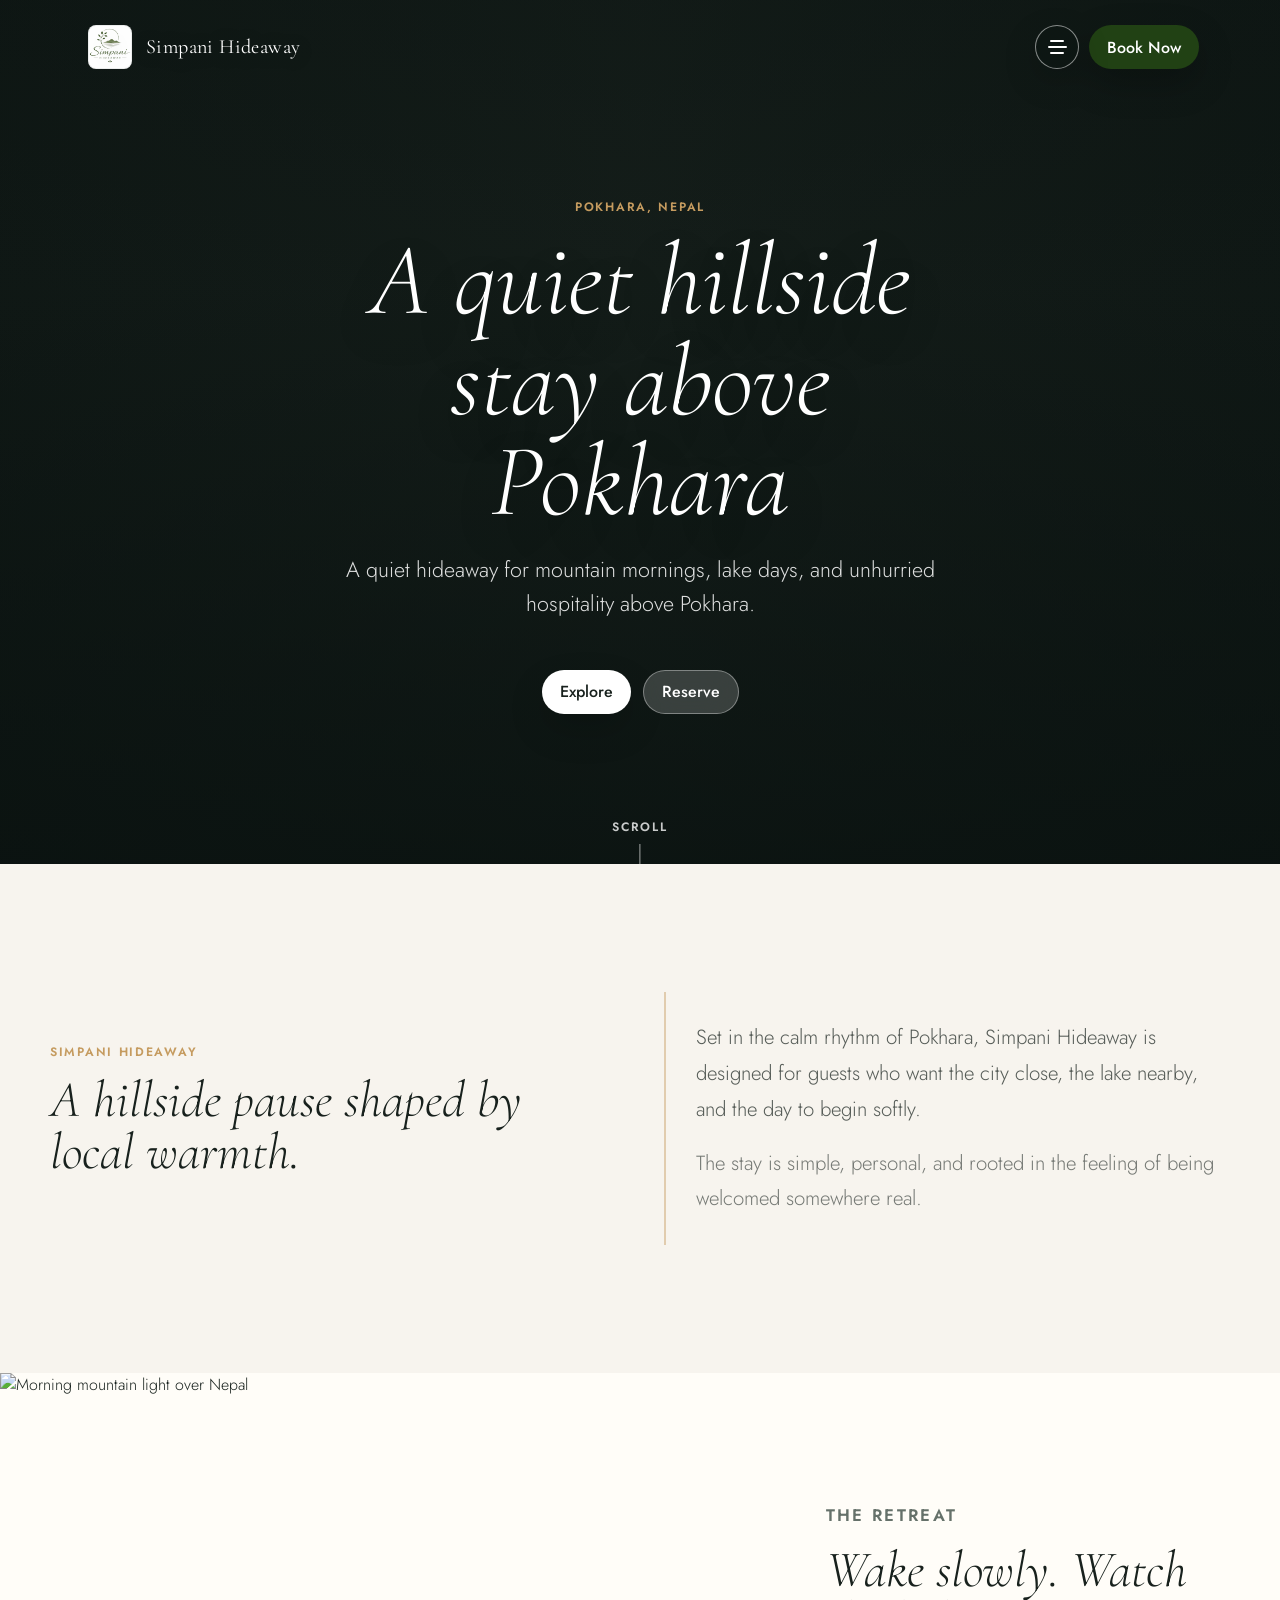
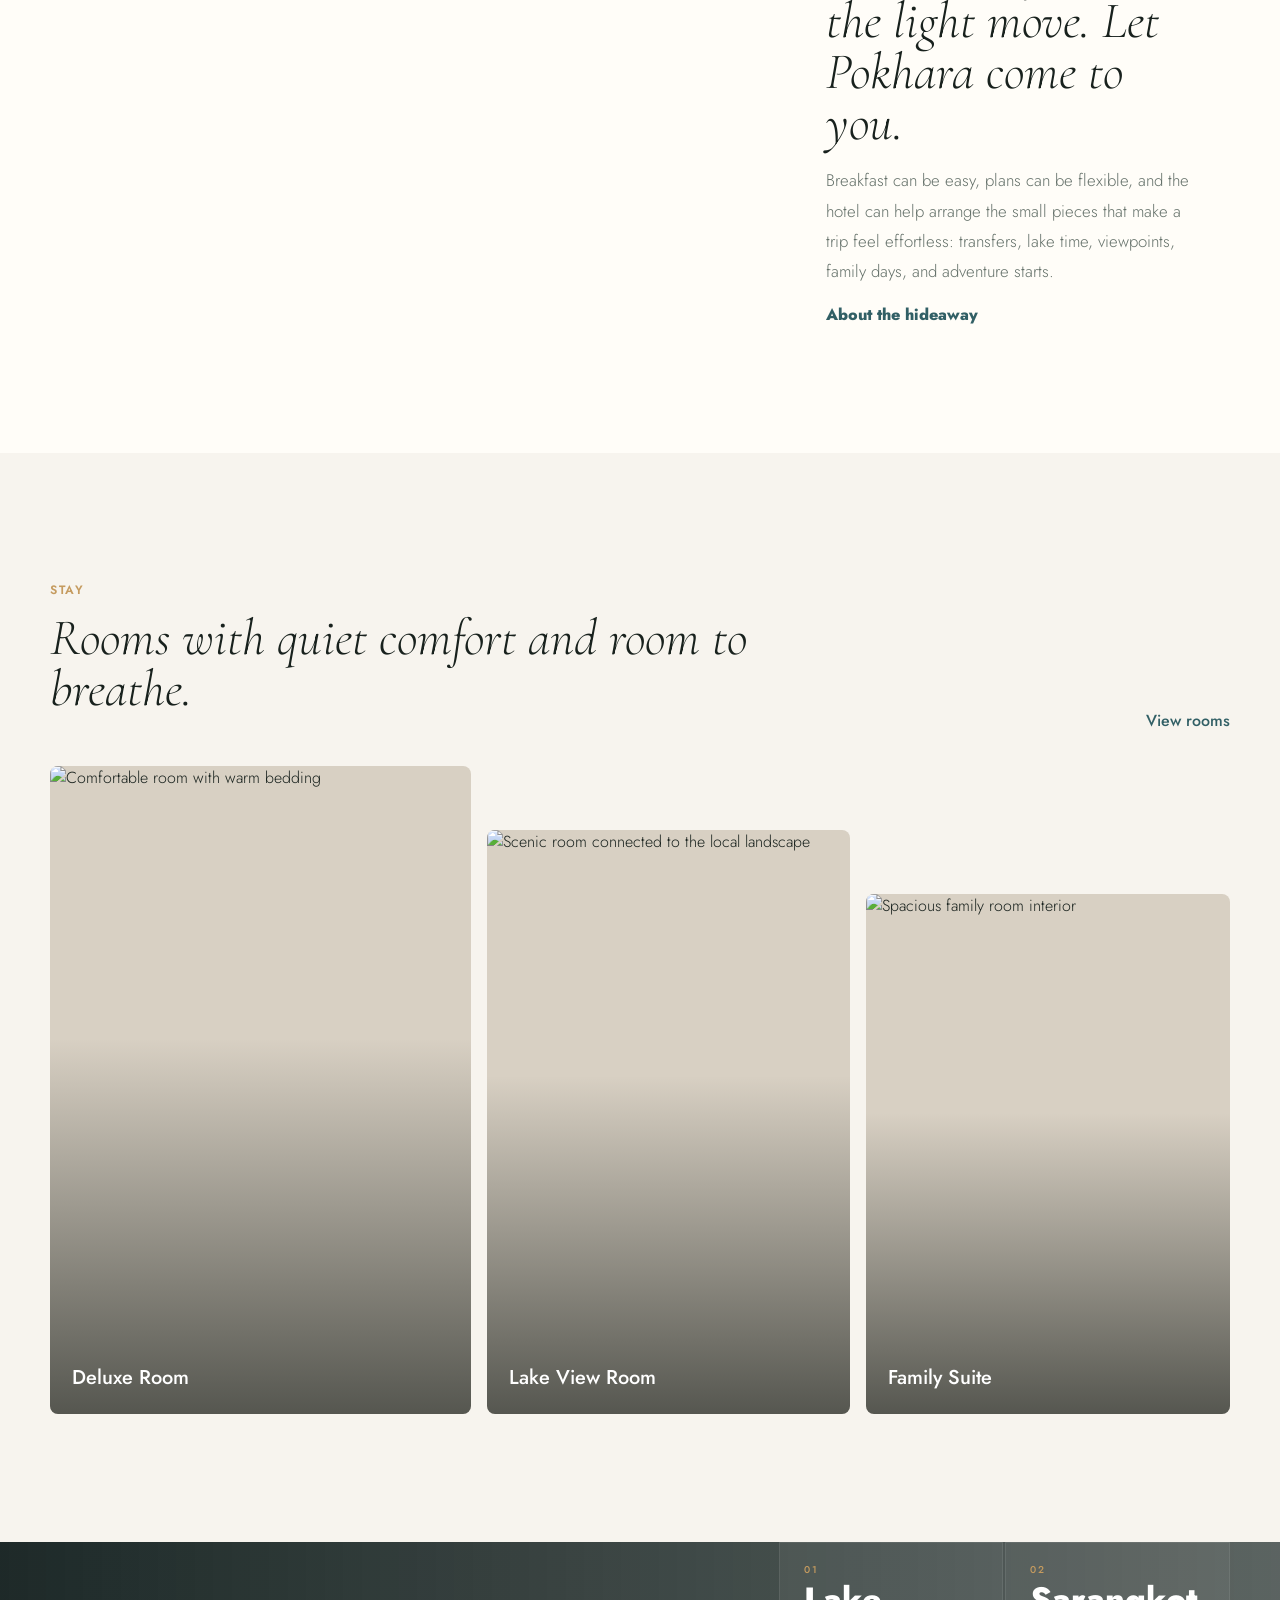
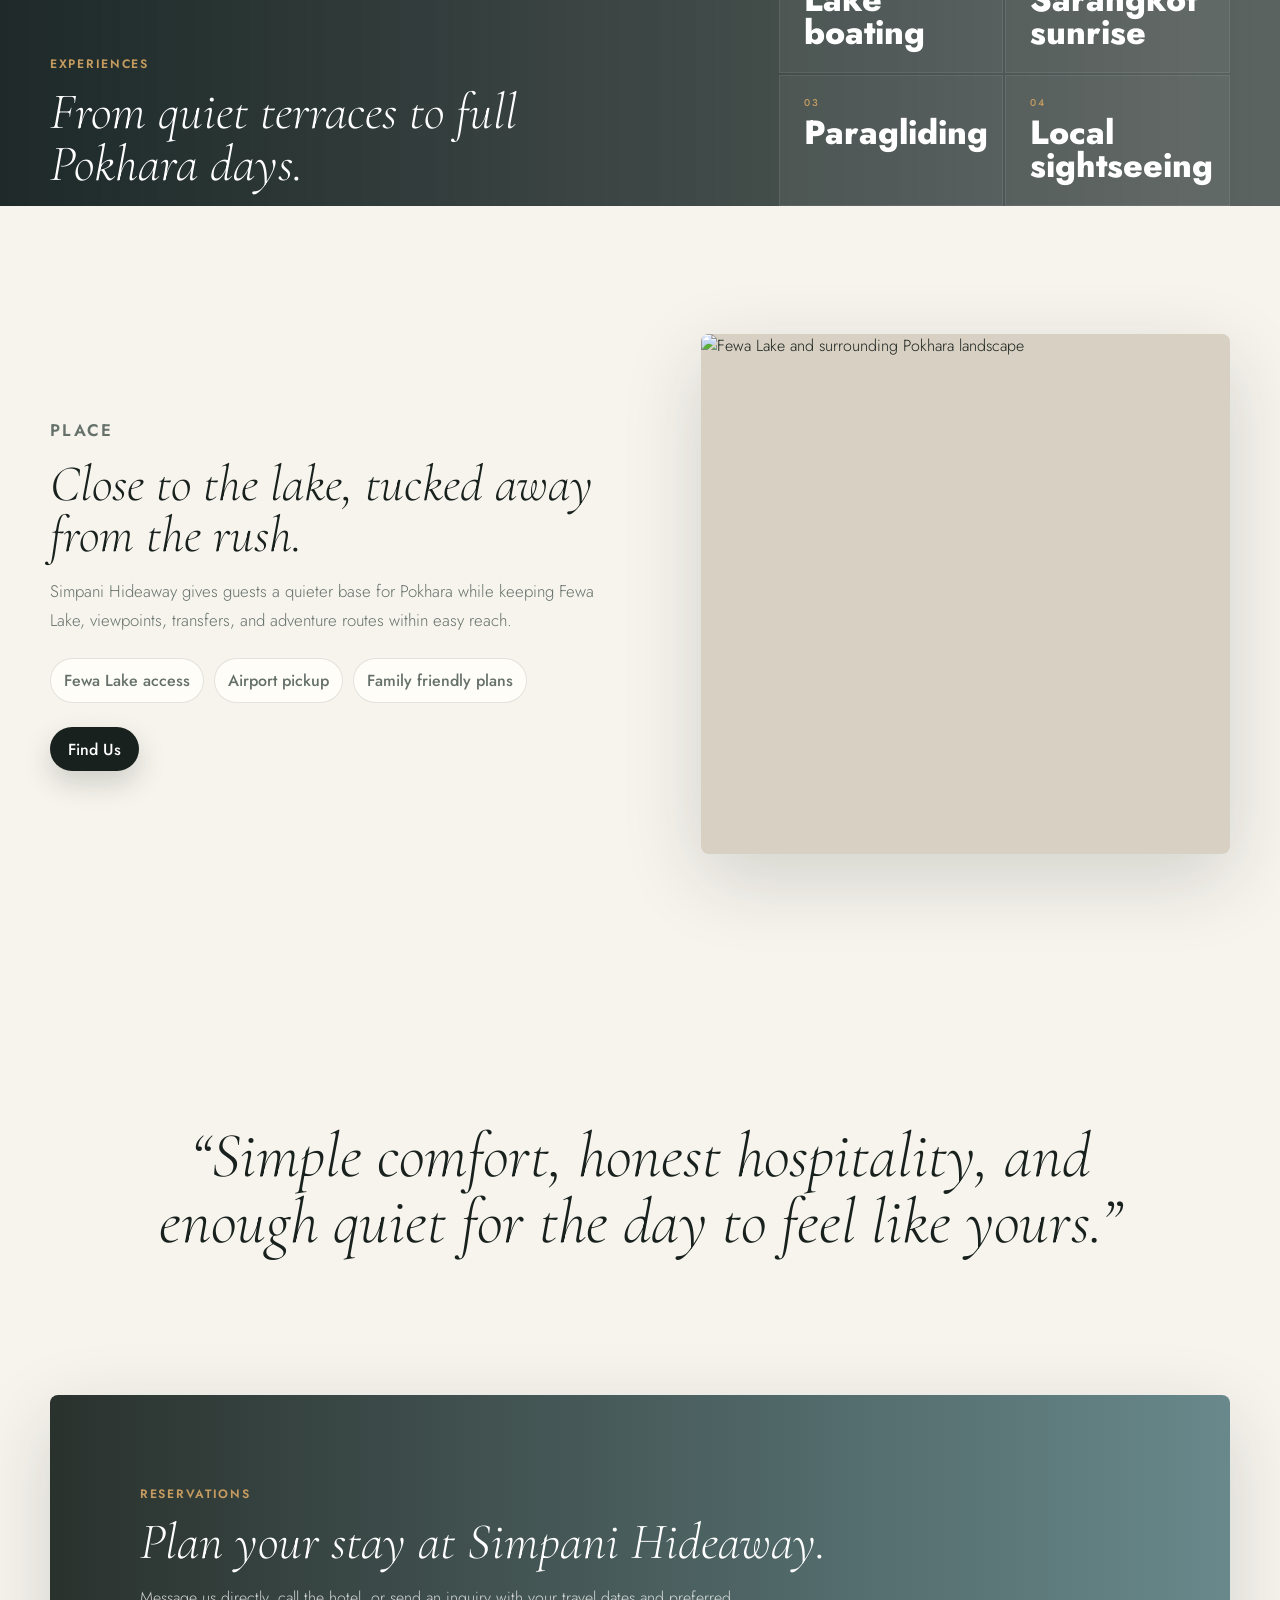
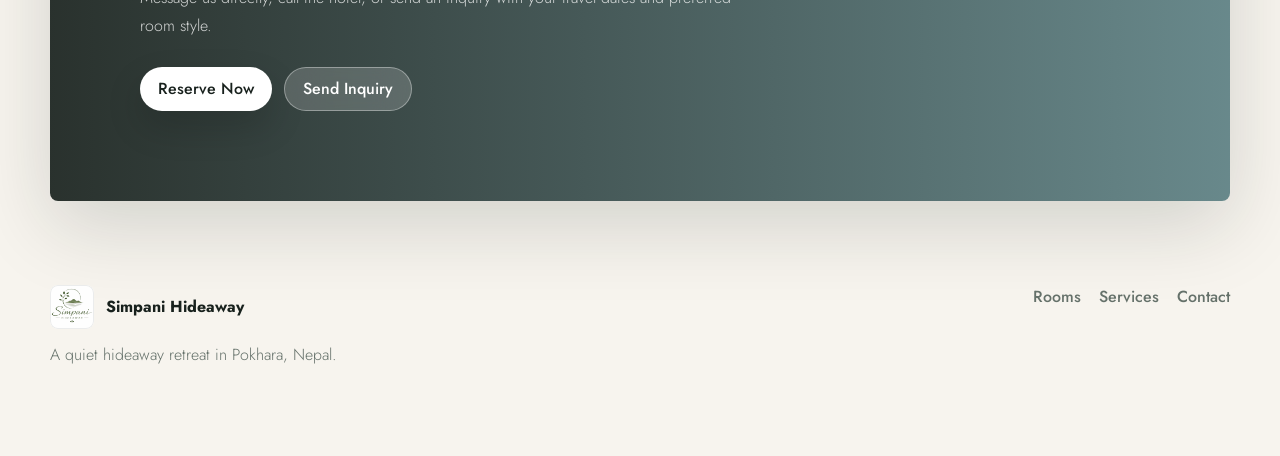
==== commit 1a0cb187: "Polish hotel site visuals and map" ====
--- a/index.html
+++ b/index.html
@@ -4,8 +4,11 @@
     <meta charset="utf-8">
     <meta name="viewport" content="width=device-width, initial-scale=1">
     <title>Simpani Hideaway | Luxury Hotel in Pokhara</title>
-    <meta name="description" content="A premium Pokhara hotel concept with cinematic rooms, mountain views, curated adventures, and easy booking links."><script src="constants.js?v=3"></script>
-    <link rel="stylesheet" href="styles.css?v=15">
+    <meta name="description" content="A premium Pokhara hotel concept with cinematic rooms, mountain views, curated adventures, and easy booking links."><script src="constants.js?v=5"></script>
+    <link rel="preconnect" href="https://fonts.googleapis.com">
+    <link rel="preconnect" href="https://fonts.gstatic.com" crossorigin>
+    <link href="https://fonts.googleapis.com/css2?family=Cormorant+Garamond:ital,wght@0,300;0,400;1,300;1,400&family=Jost:wght@300;400;500;600&display=swap" rel="stylesheet">
+    <link rel="stylesheet" href="styles.css?v=22">
   </head>
   <body>
     <header class="site-header home-header" data-header>
@@ -16,26 +19,26 @@
       <button class="menu-toggle" type="button" aria-label="Open navigation" aria-expanded="false" data-menu-toggle>
         <span></span><span></span><span></span>
       </button>
-      <nav class="nav-links" data-nav>
-        <a href="rooms.html">Rooms</a>
-        <a href="services.html">Services</a>
-        <a href="gallery.html">Gallery</a>
-        <a href="location.html">Location</a>
-        <a href="about.html">About</a>
-        <a href="contact.html">Contact</a>
-        <div class="nav-reserve" data-nav-reserve></div>
-      </nav>
       <div class="booking-menu" data-booking>
         <button class="button button-dark" type="button" aria-expanded="false" data-booking-toggle>Book Now</button>
         <div class="booking-panel" data-booking-panel></div>
       </div>
     </header>
+    <nav class="nav-links" data-nav>
+      <a href="rooms.html">Rooms</a>
+      <a href="services.html">Services</a>
+      <a href="gallery.html">Gallery</a>
+      <a href="location.html">Location</a>
+      <a href="about.html">About</a>
+      <a href="contact.html">Contact</a>
+      <div class="nav-reserve" data-nav-reserve></div>
+    </nav>
 
     <main>
       <section class="hero hero-home home-hero">
         <div class="hero-media" role="img" aria-label="Pokhara mountain and lake landscape"></div>
         <div class="hero-overlay"></div>
-        <div class="home-hero-content">
+        <div class="home-hero-content reveal">
           <p class="eyebrow">Pokhara, Nepal</p>
           <h1>A quiet hillside stay above Pokhara</h1>
           <p class="hero-copy">A quiet hideaway for mountain mornings, lake days, and unhurried hospitality above Pokhara.</p>
@@ -47,7 +50,7 @@
         <a class="scroll-cue" href="#welcome">Scroll</a>
       </section>
 
-      <section class="section home-welcome" id="welcome">
+      <section class="section home-welcome reveal" id="welcome">
         <div>
           <p class="eyebrow">Simpani Hideaway</p>
           <h2>A hillside pause shaped by local warmth.</h2>
@@ -60,7 +63,7 @@
 
       <section class="home-story">
         <figure>
-          <img data-image="mountainLight" alt="Morning mountain light over Nepal">
+          <img data-image="mountainLight" loading="lazy" alt="Morning mountain light over Nepal">
         </figure>
         <div>
           <p class="eyebrow">The Retreat</p>
@@ -80,15 +83,15 @@
         </div>
         <div class="stay-grid">
           <a href="rooms.html">
-            <img data-image="deluxeRoom" alt="Comfortable room with warm bedding">
+          <img data-image="deluxeRoom" loading="lazy" alt="Comfortable room with warm bedding">
             <span>Deluxe Room</span>
           </a>
           <a href="rooms.html">
-            <img data-image="lakeViewRoom" alt="Scenic room connected to the local landscape">
+            <img data-image="lakeViewRoom" loading="lazy" alt="Scenic room connected to the local landscape">
             <span>Lake View Room</span>
           </a>
           <a href="rooms.html">
-            <img data-image="familySuite" alt="Spacious family room interior">
+            <img data-image="familySuite" loading="lazy" alt="Spacious family room interior">
             <span>Family Suite</span>
           </a>
         </div>
@@ -100,10 +103,10 @@
           <h2>From quiet terraces to full Pokhara days.</h2>
         </div>
         <div class="experience-list">
-          <a href="services.html">Lake boating</a>
-          <a href="services.html">Sarangkot sunrise</a>
-          <a href="services.html">Paragliding</a>
-          <a href="services.html">Local sightseeing</a>
+          <a href="services.html" data-num="01">Lake boating</a>
+          <a href="services.html" data-num="02">Sarangkot sunrise</a>
+          <a href="services.html" data-num="03">Paragliding</a>
+          <a href="services.html" data-num="04">Local sightseeing</a>
         </div>
       </section>
 
@@ -120,7 +123,7 @@
           <a class="button button-dark" href="location.html">Find Us</a>
         </div>
         <figure>
-          <img data-image="localViews" alt="Fewa Lake and surrounding Pokhara landscape">
+          <img data-image="localViews" loading="lazy" alt="Fewa Lake and surrounding Pokhara landscape">
         </figure>
       </section>
 
@@ -142,7 +145,7 @@
     <div class="mobile-actions" aria-label="Quick booking actions">
       <button type="button" data-booking-trigger>Book</button>
       <a data-phone-link href="#">Call</a>
-      <a data-whatsapp-link href="#" target="_blank" rel="noreferrer">WhatsApp</a>
+      <a data-whatsapp-link href="#" target="_blank" rel="noreferrer" aria-label="Contact via WhatsApp (opens in new tab)">WhatsApp</a>
     </div>
 
     <footer class="site-footer">
@@ -156,6 +159,6 @@
         <a href="contact.html">Contact</a>
       </div>
     </footer>
-    <script src="script.js?v=4"></script>
+    <script src="script.js?v=5"></script>
   </body>
 </html>
--- a/styles.css
+++ b/styles.css
@@ -9,6 +9,8 @@
   --gold: #c59b5f;
   --shadow: 0 24px 80px rgba(20, 28, 24, 0.16);
   --radius: 8px;
+  --font-display: "Cormorant Garamond", Georgia, serif;
+  --font-body: "Jost", ui-sans-serif, system-ui, -apple-system, BlinkMacSystemFont, "Segoe UI", sans-serif;
 }
 
 * { box-sizing: border-box; }
@@ -19,7 +21,8 @@
 
 body {
   margin: 0;
-  font-family: Inter, ui-sans-serif, system-ui, -apple-system, BlinkMacSystemFont, "Segoe UI", sans-serif;
+  font-family: var(--font-body);
+  font-weight: 300;
   color: var(--ink);
   background: var(--paper);
   letter-spacing: 0;
@@ -56,6 +59,7 @@
   z-index: 40;
   display: grid;
   grid-template-columns: auto 1fr auto auto;
+  column-gap: 10px;
   align-items: center;
   width: auto;
   min-height: 58px;
@@ -114,6 +118,11 @@
   text-shadow: none;
 }
 
+body.nav-open .home-header .brand {
+  color: var(--ink);
+  text-shadow: none;
+}
+
 .home-header.is-scrolled .menu-toggle {
   border-color: transparent;
   background: rgba(24, 33, 29, 0.09);
@@ -141,11 +150,15 @@
 }
 
 .brand [data-brand-name] {
-  font-family: Georgia, "Times New Roman", serif;
-  font-size: 1.22rem;
-  font-weight: 600;
+  font-family: var(--font-display);
+  font-size: 1.1rem;
+  font-weight: 400;
   line-height: 0.96;
-  letter-spacing: 0;
+  letter-spacing: 0.02em;
+}
+
+.home-header .brand [data-brand-name] {
+  font-size: 1.26rem;
 }
 
 .brand-mark {
@@ -183,13 +196,14 @@
   opacity: 0;
   pointer-events: none;
   transform: translateX(100%);
-  transition: transform 360ms cubic-bezier(0.22, 1, 0.36, 1), opacity 220ms ease;
+  transition: transform 260ms cubic-bezier(0.22, 1, 0.36, 1), opacity 160ms ease;
   counter-reset: menu-links;
 }
 
 .nav-links a {
   grid-column: 2;
   position: relative;
+  z-index: 1;
   display: flex;
   align-items: center;
   gap: 16px;
@@ -198,9 +212,9 @@
   border-bottom: 1px solid rgba(24, 33, 29, 0.12);
   border-radius: 8px;
   color: rgba(24, 33, 29, 0.78);
-  font-family: Georgia, "Times New Roman", serif;
+  font-family: var(--font-display);
   font-size: clamp(1.9rem, 3.7vw, 3.45rem);
-  font-weight: 500;
+  font-weight: 400;
   line-height: 1.04;
   transition: transform 180ms ease, border-color 180ms ease, color 180ms ease, background 180ms ease;
 }
@@ -211,7 +225,7 @@
   width: 34px;
   color: var(--gold);
   font-size: 0.72rem;
-  font-weight: 820;
+  font-weight: 600;
   letter-spacing: 0.12em;
 }
 
@@ -219,7 +233,7 @@
   content: "↗";
   margin-left: auto;
   color: rgba(24, 33, 29, 0.26);
-  font-family: Inter, ui-sans-serif, system-ui, sans-serif;
+  font-family: var(--font-body);
   font-size: 1rem;
   transition: transform 180ms ease, color 180ms ease;
 }
@@ -261,21 +275,21 @@
 .nav-links::before {
   content: "";
   position: absolute;
-  top: clamp(92px, 12vw, 140px);
-  bottom: clamp(34px, 7vw, 92px);
-  left: clamp(34px, 7vw, 92px);
-  width: min(48vw, 620px);
-  border-radius: var(--radius);
+  inset: 0;
+  width: auto;
   background:
-    linear-gradient(0deg, rgba(17, 27, 22, 0.24), rgba(17, 27, 22, 0.04)),
+    linear-gradient(90deg, rgba(247, 241, 232, 0.04), rgba(247, 241, 232, 0.62) 48%, rgba(247, 241, 232, 0.94)),
     var(--experience-image) center / cover;
-  box-shadow: 0 28px 80px rgba(20, 28, 24, 0.18);
+  opacity: 0.42;
+  pointer-events: none;
 }
 
 .nav-links::after {
   content: "Simpani Hideaway · Pokhara, Nepal · direct reservations and local guidance";
   grid-column: 2;
   grid-row: 8;
+  position: relative;
+  z-index: 1;
   align-self: end;
   width: min(480px, 100%);
   margin-top: 14px;
@@ -289,6 +303,8 @@
 .nav-reserve {
   grid-column: 2;
   grid-row: 7;
+  position: relative;
+  z-index: 1;
   display: grid;
   grid-template-columns: 1fr auto;
   gap: 12px 18px;
@@ -306,7 +322,7 @@
   grid-column: 1 / -1;
   color: var(--gold);
   font-size: 0.72rem;
-  font-weight: 820;
+  font-weight: 600;
   letter-spacing: 0.12em;
   text-transform: uppercase;
 }
@@ -334,9 +350,9 @@
   border: 1px solid rgba(24, 33, 29, 0.12);
   border-radius: 999px;
   color: var(--ink);
-  font-family: Inter, ui-sans-serif, system-ui, sans-serif;
+  font-family: var(--font-body);
   font-size: 0.9rem;
-  font-weight: 780;
+  font-weight: 500;
   white-space: nowrap;
 }
 
@@ -365,7 +381,7 @@
   border: 0;
   border-radius: 999px;
   cursor: pointer;
-  font-weight: 750;
+  font-weight: 500;
   transition: transform 180ms ease, box-shadow 180ms ease, background 180ms ease;
 }
 
@@ -428,7 +444,7 @@
   gap: 12px;
   padding: 12px;
   border-radius: 6px;
-  font-weight: 720;
+  font-weight: 500;
 }
 
 .booking-panel a:hover {
@@ -438,7 +454,7 @@
 .booking-panel span {
   color: var(--muted);
   font-size: 0.76rem;
-  font-weight: 650;
+  font-weight: 500;
 }
 
 .booking-panel strong {
@@ -496,6 +512,11 @@
   transform: translateY(-1px);
 }
 
+.menu-toggle:focus-visible {
+  outline-width: 2px;
+  outline-offset: 4px;
+}
+
 .menu-toggle span {
   grid-area: 1 / 1;
   width: 18px;
@@ -565,7 +586,7 @@
   background-image: var(--hero-image);
   background-position: center;
   background-size: cover;
-  transform: scale(1.02);
+  animation: kenBurns 22s ease-in-out infinite alternate;
 }
 
 .hero-overlay {
@@ -585,7 +606,7 @@
   margin: 0 0 14px;
   color: var(--gold);
   font-size: 0.76rem;
-  font-weight: 820;
+  font-weight: 600;
   letter-spacing: 0.14em;
   text-transform: uppercase;
 }
@@ -603,6 +624,14 @@
   font-size: clamp(3.4rem, 8vw, 7.5rem);
   line-height: 0.95;
   letter-spacing: 0;
+}
+
+h1,
+h2,
+h3 {
+  font-family: var(--font-display);
+  font-weight: 300;
+  font-style: italic;
 }
 
 h2 {
@@ -649,7 +678,7 @@
   background: rgba(255, 255, 255, 0.14);
   backdrop-filter: blur(16px);
   font-size: 0.86rem;
-  font-weight: 680;
+  font-weight: 500;
 }
 
 .home-hero {
@@ -682,9 +711,10 @@
 .home-hero-content h1 {
   max-width: 13.5ch;
   margin-bottom: 22px;
-  font-family: Georgia, "Times New Roman", serif;
-  font-weight: 500;
-  font-size: clamp(4.8rem, 9.4vw, 8.8rem);
+  font-family: var(--font-display);
+  font-weight: 300;
+  font-style: italic;
+  font-size: clamp(3.8rem, 8vw, 8rem);
   line-height: 0.98;
   letter-spacing: 0;
   text-shadow: 0 18px 46px rgba(0, 0, 0, 0.3);
@@ -700,14 +730,16 @@
 
 .scroll-cue {
   position: absolute;
-  bottom: 32px;
+  right: auto;
+  bottom: -4px;
   left: 50%;
   z-index: 2;
   color: rgba(255, 255, 255, 0.78);
   font-size: 0.76rem;
-  font-weight: 820;
+  font-weight: 600;
   letter-spacing: 0.14em;
   text-transform: uppercase;
+  text-align: center;
   transform: translateX(-50%);
 }
 
@@ -715,9 +747,10 @@
   content: "";
   display: block;
   width: 1px;
-  height: 44px;
-  margin: 12px auto 0;
+  height: 24px;
+  margin: 8px auto 0;
   background: rgba(255, 255, 255, 0.62);
+  animation: scrollPulse 2s ease infinite;
 }
 
 .section {
@@ -744,7 +777,7 @@
 
 .section-heading > a {
   color: var(--lake);
-  font-weight: 780;
+  font-weight: 500;
 }
 
 .home-welcome {
@@ -859,7 +892,7 @@
   z-index: 1;
   color: #fff;
   font-size: 1.25rem;
-  font-weight: 760;
+  font-weight: 500;
 }
 
 .stay-grid a:hover img,
@@ -881,21 +914,53 @@
 
 .experience-list {
   display: grid;
-  border-top: 1px solid rgba(255, 255, 255, 0.2);
+  grid-template-columns: repeat(2, minmax(0, 1fr));
+  gap: 2px;
 }
 
 .experience-list a {
-  padding: 20px 0;
-  border-bottom: 1px solid rgba(255, 255, 255, 0.2);
+  display: flex;
+  flex-direction: column;
+  gap: 8px;
+  padding: 22px 24px;
+  border: 1px solid rgba(255, 255, 255, 0.08);
   color: #fff;
+  background: rgba(255, 255, 255, 0.05);
   font-size: clamp(1.35rem, 3vw, 2.1rem);
   line-height: 1;
+  transition: background 220ms ease, transform 220ms ease;
+}
+
+.experience-list a:hover,
+.experience-list a:focus-visible {
+  background: rgba(255, 255, 255, 0.11);
+  transform: translateY(-2px);
+}
+
+.experience-list a::before {
+  content: attr(data-num);
+  color: var(--gold);
+  font-family: var(--font-body);
+  font-size: 0.62rem;
+  font-weight: 500;
+  letter-spacing: 0.18em;
 }
 
 .home-location figure {
+  position: relative;
   overflow: hidden;
+  min-height: 520px;
   border-radius: var(--radius);
   box-shadow: var(--shadow);
+  background: #d8d0c3;
+}
+
+.home-location figure img {
+  position: absolute;
+  inset: 0;
+  width: 100%;
+  height: 100%;
+  object-fit: cover;
 }
 
 .home-quote {
@@ -907,8 +972,11 @@
 
 .home-quote p {
   margin: 0;
-  color: var(--lake);
+  color: var(--ink);
+  font-family: var(--font-display);
   font-size: clamp(2rem, 5vw, 4.8rem);
+  font-weight: 300;
+  font-style: italic;
   line-height: 1.03;
 }
 
@@ -1157,7 +1225,7 @@
   color: #fff;
   background: rgba(0, 0, 0, 0.24);
   backdrop-filter: blur(12px);
-  font-weight: 750;
+  font-weight: 500;
 }
 
 .split-section {
@@ -1185,7 +1253,7 @@
   border-radius: 999px;
   background: var(--cream);
   color: var(--muted);
-  font-weight: 680;
+  font-weight: 500;
 }
 
 .quick-list.stacked {
@@ -1209,6 +1277,7 @@
 .map-embed {
   position: relative;
   min-height: 420px;
+  padding: 10px;
   overflow: hidden;
   border: 1px solid rgba(24, 33, 29, 0.12);
   border-radius: var(--radius);
@@ -1218,19 +1287,20 @@
 
 .map-embed iframe {
   position: absolute;
-  inset: 0;
+  inset: 10px;
   z-index: 0;
   display: block;
-  width: 100%;
-  height: 100%;
+  width: calc(100% - 20px);
+  height: calc(100% - 20px);
   border: 0;
+  border-radius: 6px;
   filter: saturate(0.92) contrast(0.98);
 }
 
 .map-open {
   position: absolute;
-  right: 14px;
-  bottom: 14px;
+  right: 24px;
+  bottom: 24px;
   z-index: 2;
   padding: 11px 14px;
   border-radius: 999px;
@@ -1317,7 +1387,7 @@
 .site-footer div:last-child {
   display: flex;
   gap: 18px;
-  font-weight: 720;
+  font-weight: 500;
 }
 
 .page {
@@ -1385,6 +1455,26 @@
   grid-template-rows: 230px 1fr;
   min-height: auto;
   background: var(--cream);
+  transition: box-shadow 220ms ease, transform 220ms ease;
+}
+
+.service-grid article:hover,
+.service-grid article:focus-within {
+  box-shadow: 0 24px 70px rgba(20, 28, 24, 0.16);
+  transform: translateY(-2px);
+}
+
+.service-grid article img,
+.gallery-page figure img {
+  transition: transform 700ms cubic-bezier(0.16, 1, 0.3, 1), opacity 400ms ease;
+}
+
+.service-grid article:hover img,
+.service-grid article:focus-within img,
+.gallery-page figure:hover img,
+.gallery-page figure:focus-within img {
+  opacity: 0.9;
+  transform: scale(1.05);
 }
 
 .service-grid div {
@@ -1395,7 +1485,7 @@
   margin-bottom: 10px;
   color: var(--gold);
   font-size: 0.78rem;
-  font-weight: 820;
+  font-weight: 600;
   text-transform: uppercase;
 }
 
@@ -1413,7 +1503,7 @@
 .service-grid a,
 .contact-card a {
   color: var(--lake);
-  font-weight: 790;
+  font-weight: 500;
 }
 
 .gallery-page {
@@ -1457,7 +1547,32 @@
   display: grid;
   gap: 8px;
   color: var(--muted);
-  font-weight: 720;
+  font-weight: 500;
+}
+
+.form-confirmation {
+  display: grid;
+  place-items: center;
+  min-height: 260px;
+  padding: 32px 0;
+  text-align: center;
+}
+
+.form-confirmation p {
+  max-width: 420px;
+  margin: 0;
+  color: var(--muted);
+  line-height: 1.6;
+}
+
+.form-confirmation strong {
+  display: block;
+  margin-bottom: 8px;
+  color: var(--ink);
+  font-family: var(--font-display);
+  font-size: 2rem;
+  font-weight: 300;
+  font-style: italic;
 }
 
 .contact-form input,
@@ -1494,6 +1609,75 @@
   display: none;
 }
 
+.reveal-ready .reveal {
+  opacity: 0;
+  transform: translateY(24px);
+  transition:
+    opacity 900ms cubic-bezier(0.16, 1, 0.3, 1),
+    transform 900ms cubic-bezier(0.16, 1, 0.3, 1);
+}
+
+.reveal-ready .reveal.visible {
+  opacity: 1;
+  transform: translateY(0);
+}
+
+.reveal-delay-1 {
+  transition-delay: 100ms;
+}
+
+.reveal-delay-2 {
+  transition-delay: 220ms;
+}
+
+.reveal-delay-3 {
+  transition-delay: 340ms;
+}
+
+@keyframes pageIn {
+  from { opacity: 0; }
+  to { opacity: 1; }
+}
+
+@keyframes kenBurns {
+  from { transform: scale(1); }
+  to { transform: scale(1.08); }
+}
+
+@keyframes scrollPulse {
+  0% {
+    opacity: 0;
+    transform: scaleY(0);
+    transform-origin: top;
+  }
+  50% {
+    opacity: 1;
+    transform: scaleY(1);
+    transform-origin: top;
+  }
+  100% {
+    opacity: 0;
+    transform: scaleY(1);
+    transform-origin: bottom;
+  }
+}
+
+@media (prefers-reduced-motion: reduce) {
+  *,
+  *::before,
+  *::after {
+    scroll-behavior: auto !important;
+    animation-duration: 1ms !important;
+    animation-iteration-count: 1 !important;
+    transition-duration: 1ms !important;
+  }
+
+  .reveal {
+    opacity: 1;
+    transform: none;
+  }
+}
+
 @media (max-width: 980px) {
   .site-header {
     grid-template-columns: auto 1fr auto auto;
@@ -1534,12 +1718,9 @@
   }
 
   .nav-links::before {
-    top: 96px;
-    right: 34px;
-    bottom: 34px;
-    left: 34px;
+    inset: 0;
     width: auto;
-    opacity: 0.16;
+    opacity: 0.32;
   }
 
   .nav-links a,
@@ -1614,6 +1795,10 @@
     left: 24px;
   }
 
+  .scroll-cue {
+    display: none;
+  }
+
   .section,
   .page-hero,
   .trust-strip,
@@ -1650,12 +1835,9 @@
   }
 
   .nav-links::before {
-    top: 82px;
-    right: 28px;
-    bottom: auto;
-    left: 28px;
+    inset: 0;
     width: auto;
-    height: 180px;
+    height: auto;
     opacity: 0.28;
   }
 
@@ -1678,12 +1860,17 @@
     padding: 16px;
   }
 
-  .nav-reserve div {
-    grid-template-columns: 1fr;
-  }
-
-  .nav-links::after {
-    margin-top: 12px;
+	  .nav-reserve div {
+	    grid-template-columns: 1fr;
+	  }
+
+	  .nav-reserve a {
+	    min-height: 42px;
+	    font-size: 0.9rem;
+	  }
+
+	  .nav-links::after {
+	    margin-top: 12px;
     padding-left: 14px;
     font-size: 0.88rem;
   }
@@ -1723,12 +1910,13 @@
   .service-preview,
   .feature-row,
   .trust-strip,
-  .service-grid,
-  .gallery-page,
-  .editorial-grid,
-  .stay-grid {
-    grid-template-columns: 1fr;
-  }
+	  .service-grid,
+	  .gallery-page,
+	  .editorial-grid,
+	  .experience-list,
+	  .stay-grid {
+	    grid-template-columns: 1fr;
+	  }
 
   .editorial-grid {
     grid-template-rows: none;
@@ -1793,7 +1981,7 @@
     color: var(--ink);
     background: transparent;
     font-size: 0.9rem;
-    font-weight: 800;
+    font-weight: 500;
   }
 
   .mobile-actions button {
